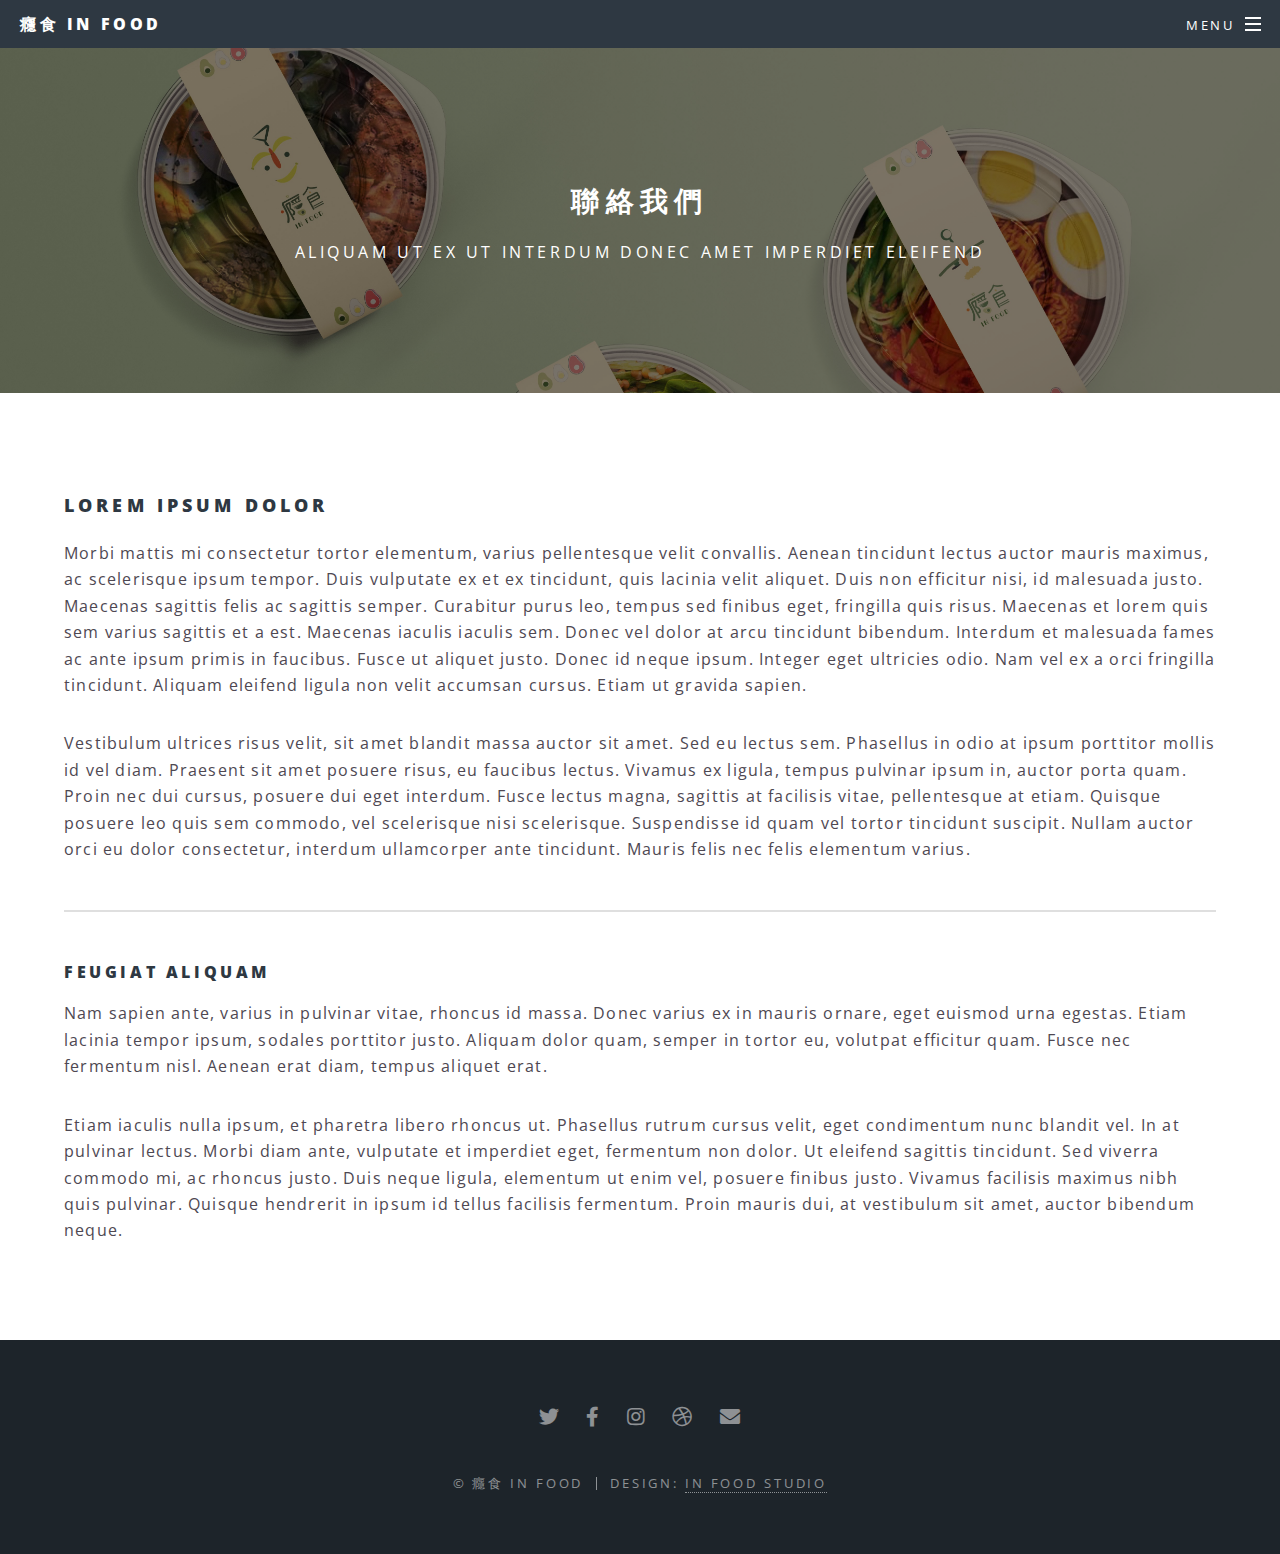
==== docs/contact.html @ 9c948744 "add pages" ====
<!DOCTYPE HTML>
<!--
	Spectral by HTML5 UP
	html5up.net | @ajlkn
	Free for personal and commercial use under the CCA 3.0 license (html5up.net/license)
-->
<html>
	<head>
		<title>聯絡我們 - 癮食 In Food</title>
		<meta charset="utf-8" />
		<meta name="viewport" content="width=device-width, initial-scale=1, user-scalable=no" />
		<link rel="stylesheet" href="assets/css/main.css" />
		<link rel="icon" href="images/logo.jpg">
		<noscript><link rel="stylesheet" href="assets/css/noscript.css" /></noscript>
	</head>
	<body class="is-preload">

		<!-- Page Wrapper -->
			<div id="page-wrapper">

				<!-- Header -->
					<header id="header">
						<h1><a href="index.html">癮食 In Food</a></h1>
						<nav id="nav">
							<ul>
								<li class="special">
									<a href="#menu" class="menuToggle"><span>Menu</span></a>
									<div id="menu">
										<ul>
											<li><a href="index.html">首頁</a></li>
											<li><a href="generic.html">癮食菜單</a></li>
											<li><a href="elements.html">料理工法</a></li>
											<li><a href="member.html">註冊會員</a></li>
											<li><a href="login.html">登入</a></li>
										</ul>
									</div>
								</li>
							</ul>
						</nav>
					</header>

				<!-- Main -->
					<article id="main">
						<header>
							<h2>聯絡我們</h2>
							<p>Aliquam ut ex ut interdum donec amet imperdiet eleifend</p>
						</header>
						<section class="wrapper style5">
							<div class="inner">

								<h3>Lorem ipsum dolor</h3>
								<p>Morbi mattis mi consectetur tortor elementum, varius pellentesque velit convallis. Aenean tincidunt lectus auctor mauris maximus, ac scelerisque ipsum tempor. Duis vulputate ex et ex tincidunt, quis lacinia velit aliquet. Duis non efficitur nisi, id malesuada justo. Maecenas sagittis felis ac sagittis semper. Curabitur purus leo, tempus sed finibus eget, fringilla quis risus. Maecenas et lorem quis sem varius sagittis et a est. Maecenas iaculis iaculis sem. Donec vel dolor at arcu tincidunt bibendum. Interdum et malesuada fames ac ante ipsum primis in faucibus. Fusce ut aliquet justo. Donec id neque ipsum. Integer eget ultricies odio. Nam vel ex a orci fringilla tincidunt. Aliquam eleifend ligula non velit accumsan cursus. Etiam ut gravida sapien.</p>

								<p>Vestibulum ultrices risus velit, sit amet blandit massa auctor sit amet. Sed eu lectus sem. Phasellus in odio at ipsum porttitor mollis id vel diam. Praesent sit amet posuere risus, eu faucibus lectus. Vivamus ex ligula, tempus pulvinar ipsum in, auctor porta quam. Proin nec dui cursus, posuere dui eget interdum. Fusce lectus magna, sagittis at facilisis vitae, pellentesque at etiam. Quisque posuere leo quis sem commodo, vel scelerisque nisi scelerisque. Suspendisse id quam vel tortor tincidunt suscipit. Nullam auctor orci eu dolor consectetur, interdum ullamcorper ante tincidunt. Mauris felis nec felis elementum varius.</p>

								<hr />

								<h4>Feugiat aliquam</h4>
								<p>Nam sapien ante, varius in pulvinar vitae, rhoncus id massa. Donec varius ex in mauris ornare, eget euismod urna egestas. Etiam lacinia tempor ipsum, sodales porttitor justo. Aliquam dolor quam, semper in tortor eu, volutpat efficitur quam. Fusce nec fermentum nisl. Aenean erat diam, tempus aliquet erat.</p>

								<p>Etiam iaculis nulla ipsum, et pharetra libero rhoncus ut. Phasellus rutrum cursus velit, eget condimentum nunc blandit vel. In at pulvinar lectus. Morbi diam ante, vulputate et imperdiet eget, fermentum non dolor. Ut eleifend sagittis tincidunt. Sed viverra commodo mi, ac rhoncus justo. Duis neque ligula, elementum ut enim vel, posuere finibus justo. Vivamus facilisis maximus nibh quis pulvinar. Quisque hendrerit in ipsum id tellus facilisis fermentum. Proin mauris dui, at vestibulum sit amet, auctor bibendum neque.</p>

							</div>
						</section>
					</article>

				<!-- Footer -->
					<footer id="footer">
						<ul class="icons">
							<li><a href="#" class="icon brands fa-twitter"><span class="label">Twitter</span></a></li>
							<li><a href="#" class="icon brands fa-facebook-f"><span class="label">Facebook</span></a></li>
							<li><a href="#" class="icon brands fa-instagram"><span class="label">Instagram</span></a></li>
							<li><a href="#" class="icon brands fa-dribbble"><span class="label">Dribbble</span></a></li>
							<li><a href="#" class="icon solid fa-envelope"><span class="label">Email</span></a></li>
						</ul>
						<ul class="copyright">
							<li>&copy; 癮食 In Food</li><li>Design: <a href="#">In Food Studio</a></li>
						</ul>
					</footer>

			</div>

		<!-- Scripts -->
			<script src="assets/js/jquery.min.js"></script>
			<script src="assets/js/jquery.scrollex.min.js"></script>
			<script src="assets/js/jquery.scrolly.min.js"></script>
			<script src="assets/js/browser.min.js"></script>
			<script src="assets/js/breakpoints.min.js"></script>
			<script src="assets/js/util.js"></script>
			<script src="assets/js/main.js"></script>

	</body>
</html>
---- docs/assets/css/main.css ----
@import url(fontawesome-all.min.css);
@import url("https://fonts.googleapis.com/css?family=Open+Sans:400,400italic,600,600italic,800,800italic");

/*
	Spectral by HTML5 UP
	html5up.net | @ajlkn
	Free for personal and commercial use under the CCA 3.0 license (html5up.net/license)
*/

html, body, div, span, applet, object,
iframe, h1, h2, h3, h4, h5, h6, p, blockquote,
pre, a, abbr, acronym, address, big, cite,
code, del, dfn, em, img, ins, kbd, q, s, samp,
small, strike, strong, sub, sup, tt, var, b,
u, i, center, dl, dt, dd, ol, ul, li, fieldset,
form, label, legend, table, caption, tbody,
tfoot, thead, tr, th, td, article, aside,
canvas, details, embed, figure, figcaption,
footer, header, hgroup, menu, nav, output, ruby,
section, summary, time, mark, audio, video {
	margin: 0;
	padding: 0;
	border: 0;
	font-size: 100%;
	font: inherit;
	vertical-align: baseline;}

article, aside, details, figcaption, figure,
footer, header, hgroup, menu, nav, section {
	display: block;}

body {
	line-height: 1;
}

ol, ul {
	list-style: none;
}

blockquote, q {
	quotes: none;
}

	blockquote:before, blockquote:after, q:before, q:after {
		content: '';
		content: none;
	}

table {
	border-collapse: collapse;
	border-spacing: 0;
}

body {
	-webkit-text-size-adjust: none;
}

mark {
	background-color: transparent;
	color: inherit;
}

input::-moz-focus-inner {
	border: 0;
	padding: 0;
}

input, select, textarea {
	-moz-appearance: none;
	-webkit-appearance: none;
	-ms-appearance: none;
	appearance: none;
}

/* Basic */

	@-ms-viewport {
		width: device-width;
	}

	html {
		box-sizing: border-box;
	}

	*, *:before, *:after {
		box-sizing: inherit;
	}

	body {
		background: #2e3842;
	}

		body.is-preload *, body.is-preload *:before, body.is-preload *:after {
			-moz-animation: none !important;
			-webkit-animation: none !important;
			-ms-animation: none !important;
			animation: none !important;
			-moz-transition: none !important;
			-webkit-transition: none !important;
			-ms-transition: none !important;
			transition: none !important;
		}

	body, input, select, textarea {
		color: #fff;
		font-family: "Open Sans", Helvetica, sans-serif;
		font-size: 15pt;
		font-weight: 400;
		letter-spacing: 0.075em;
		line-height: 1.65em;
	}

		@media screen and (max-width: 1680px) {

			body, input, select, textarea {
				font-size: 13pt;
			}

		}

		@media screen and (max-width: 1280px) {

			body, input, select, textarea {
				font-size: 12pt;
			}

		}

		@media screen and (max-width: 736px) {

			body, input, select, textarea {
				font-size: 11pt;
				letter-spacing: 0.0375em;
			}

		}

	a {
		-moz-transition: color 0.2s ease, border-bottom-color 0.2s ease;
		-webkit-transition: color 0.2s ease, border-bottom-color 0.2s ease;
		-ms-transition: color 0.2s ease, border-bottom-color 0.2s ease;
		transition: color 0.2s ease, border-bottom-color 0.2s ease;
		border-bottom: dotted 1px;
		color: inherit;
		text-decoration: none;
	}

		a:hover {
			border-bottom-color: transparent;
		}

	strong, b {
		color: #fff;
		font-weight: 600;
	}

	em, i {
		font-style: italic;
	}

	p {
		margin: 0 0 2em 0;
	}

	h1, h2, h3, h4, h5, h6 {
		color: #fff;
		font-weight: 800;
		letter-spacing: 0.225em;
		line-height: 1em;
		margin: 0 0 1em 0;
		text-transform: uppercase;
	}

		h1 a, h2 a, h3 a, h4 a, h5 a, h6 a {
			color: inherit;
			text-decoration: none;
		}

	h2 {
		font-size: 1.35em;
		line-height: 1.75em;
	}

		@media screen and (max-width: 736px) {

			h2 {
				font-size: 1.1em;
				line-height: 1.65em;
			}

		}

	h3 {
		font-size: 1.15em;
		line-height: 1.75em;
	}

		@media screen and (max-width: 736px) {

			h3 {
				font-size: 1em;
				line-height: 1.65em;
			}

		}

	h4 {
		font-size: 1em;
		line-height: 1.5em;
	}

	h5 {
		font-size: 0.8em;
		line-height: 1.5em;
	}

	h6 {
		font-size: 0.7em;
		line-height: 1.5em;
	}

	sub {
		font-size: 0.8em;
		position: relative;
		top: 0.5em;
	}

	sup {
		font-size: 0.8em;
		position: relative;
		top: -0.5em;
	}

	hr {
		border: 0;
		border-bottom: solid 2px #fff;
		margin: 3em 0;
	}

		hr.major {
			margin: 4.5em 0;
		}

	blockquote {
		border-left: solid 4px #fff;
		font-style: italic;
		margin: 0 0 2em 0;
		padding: 0.5em 0 0.5em 2em;
	}

	code {
		background: rgba(144, 144, 144, 0.25);
		border-radius: 3px;
		font-family: "Courier New", monospace;
		font-size: 0.9em;
		letter-spacing: 0;
		margin: 0 0.25em;
		padding: 0.25em 0.65em;
	}

	pre {
		-webkit-overflow-scrolling: touch;
		font-family: "Courier New", monospace;
		font-size: 0.9em;
		margin: 0 0 2em 0;
	}

		pre code {
			display: block;
			line-height: 1.75em;
			padding: 1em 1.5em;
			overflow-x: auto;
		}

	.align-left {
		text-align: left;
	}

	.align-center {
		text-align: center;
	}

	.align-right {
		text-align: right;
	}

/* Row */

	.row {
		display: flex;
		flex-wrap: wrap;
		box-sizing: border-box;
		align-items: stretch;
	}

		.row > * {
			box-sizing: border-box;
		}

		.row.gtr-uniform > * > :last-child {
			margin-bottom: 0;
		}

		.row.aln-left {
			justify-content: flex-start;
		}

		.row.aln-center {
			justify-content: center;
		}

		.row.aln-right {
			justify-content: flex-end;
		}

		.row.aln-top {
			align-items: flex-start;
		}

		.row.aln-middle {
			align-items: center;
		}

		.row.aln-bottom {
			align-items: flex-end;
		}

		.row > .imp {
			order: -1;
		}

		.row > .col-1 {
			width: 8.33333%;
		}

		.row > .off-1 {
			margin-left: 8.33333%;
		}

		.row > .col-2 {
			width: 16.66667%;
		}

		.row > .off-2 {
			margin-left: 16.66667%;
		}

		.row > .col-3 {
			width: 25%;
		}

		.row > .off-3 {
			margin-left: 25%;
		}

		.row > .col-4 {
			width: 33.33333%;
		}

		.row > .off-4 {
			margin-left: 33.33333%;
		}

		.row > .col-5 {
			width: 41.66667%;
		}

		.row > .off-5 {
			margin-left: 41.66667%;
		}

		.row > .col-6 {
			width: 50%;
		}

		.row > .off-6 {
			margin-left: 50%;
		}

		.row > .col-7 {
			width: 58.33333%;
		}

		.row > .off-7 {
			margin-left: 58.33333%;
		}

		.row > .col-8 {
			width: 66.66667%;
		}

		.row > .off-8 {
			margin-left: 66.66667%;
		}

		.row > .col-9 {
			width: 75%;
		}

		.row > .off-9 {
			margin-left: 75%;
		}

		.row > .col-10 {
			width: 83.33333%;
		}

		.row > .off-10 {
			margin-left: 83.33333%;
		}

		.row > .col-11 {
			width: 91.66667%;
		}

		.row > .off-11 {
			margin-left: 91.66667%;
		}

		.row > .col-12 {
			width: 100%;
		}

		.row > .off-12 {
			margin-left: 100%;
		}

		.row.gtr-0 {
			margin-top: 0;
			margin-left: 0em;
		}

			.row.gtr-0 > * {
				padding: 0 0 0 0em;
			}

			.row.gtr-0.gtr-uniform {
				margin-top: 0em;
			}

				.row.gtr-0.gtr-uniform > * {
					padding-top: 0em;
				}

		.row.gtr-25 {
			margin-top: 0;
			margin-left: -0.375em;
		}

			.row.gtr-25 > * {
				padding: 0 0 0 0.375em;
			}

			.row.gtr-25.gtr-uniform {
				margin-top: -0.375em;
			}

				.row.gtr-25.gtr-uniform > * {
					padding-top: 0.375em;
				}

		.row.gtr-50 {
			margin-top: 0;
			margin-left: -0.75em;
		}

			.row.gtr-50 > * {
				padding: 0 0 0 0.75em;
			}

			.row.gtr-50.gtr-uniform {
				margin-top: -0.75em;
			}

				.row.gtr-50.gtr-uniform > * {
					padding-top: 0.75em;
				}

		.row {
			margin-top: 0;
			margin-left: -1.5em;
		}

			.row > * {
				padding: 0 0 0 1.5em;
			}

			.row.gtr-uniform {
				margin-top: -1.5em;
			}

				.row.gtr-uniform > * {
					padding-top: 1.5em;
				}

		.row.gtr-150 {
			margin-top: 0;
			margin-left: -2.25em;
		}

			.row.gtr-150 > * {
				padding: 0 0 0 2.25em;
			}

			.row.gtr-150.gtr-uniform {
				margin-top: -2.25em;
			}

				.row.gtr-150.gtr-uniform > * {
					padding-top: 2.25em;
				}

		.row.gtr-200 {
			margin-top: 0;
			margin-left: -3em;
		}

			.row.gtr-200 > * {
				padding: 0 0 0 3em;
			}

			.row.gtr-200.gtr-uniform {
				margin-top: -3em;
			}

				.row.gtr-200.gtr-uniform > * {
					padding-top: 3em;
				}

		@media screen and (max-width: 1680px) {

			.row {
				display: flex;
				flex-wrap: wrap;
				box-sizing: border-box;
				align-items: stretch;
			}

				.row > * {
					box-sizing: border-box;
				}

				.row.gtr-uniform > * > :last-child {
					margin-bottom: 0;
				}

				.row.aln-left {
					justify-content: flex-start;
				}

				.row.aln-center {
					justify-content: center;
				}

				.row.aln-right {
					justify-content: flex-end;
				}

				.row.aln-top {
					align-items: flex-start;
				}

				.row.aln-middle {
					align-items: center;
				}

				.row.aln-bottom {
					align-items: flex-end;
				}

				.row > .imp-xlarge {
					order: -1;
				}

				.row > .col-1-xlarge {
					width: 8.33333%;
				}

				.row > .off-1-xlarge {
					margin-left: 8.33333%;
				}

				.row > .col-2-xlarge {
					width: 16.66667%;
				}

				.row > .off-2-xlarge {
					margin-left: 16.66667%;
				}

				.row > .col-3-xlarge {
					width: 25%;
				}

				.row > .off-3-xlarge {
					margin-left: 25%;
				}

				.row > .col-4-xlarge {
					width: 33.33333%;
				}

				.row > .off-4-xlarge {
					margin-left: 33.33333%;
				}

				.row > .col-5-xlarge {
					width: 41.66667%;
				}

				.row > .off-5-xlarge {
					margin-left: 41.66667%;
				}

				.row > .col-6-xlarge {
					width: 50%;
				}

				.row > .off-6-xlarge {
					margin-left: 50%;
				}

				.row > .col-7-xlarge {
					width: 58.33333%;
				}

				.row > .off-7-xlarge {
					margin-left: 58.33333%;
				}

				.row > .col-8-xlarge {
					width: 66.66667%;
				}

				.row > .off-8-xlarge {
					margin-left: 66.66667%;
				}

				.row > .col-9-xlarge {
					width: 75%;
				}

				.row > .off-9-xlarge {
					margin-left: 75%;
				}

				.row > .col-10-xlarge {
					width: 83.33333%;
				}

				.row > .off-10-xlarge {
					margin-left: 83.33333%;
				}

				.row > .col-11-xlarge {
					width: 91.66667%;
				}

				.row > .off-11-xlarge {
					margin-left: 91.66667%;
				}

				.row > .col-12-xlarge {
					width: 100%;
				}

				.row > .off-12-xlarge {
					margin-left: 100%;
				}

				.row.gtr-0 {
					margin-top: 0;
					margin-left: 0em;
				}

					.row.gtr-0 > * {
						padding: 0 0 0 0em;
					}

					.row.gtr-0.gtr-uniform {
						margin-top: 0em;
					}

						.row.gtr-0.gtr-uniform > * {
							padding-top: 0em;
						}

				.row.gtr-25 {
					margin-top: 0;
					margin-left: -0.375em;
				}

					.row.gtr-25 > * {
						padding: 0 0 0 0.375em;
					}

					.row.gtr-25.gtr-uniform {
						margin-top: -0.375em;
					}

						.row.gtr-25.gtr-uniform > * {
							padding-top: 0.375em;
						}

				.row.gtr-50 {
					margin-top: 0;
					margin-left: -0.75em;
				}

					.row.gtr-50 > * {
						padding: 0 0 0 0.75em;
					}

					.row.gtr-50.gtr-uniform {
						margin-top: -0.75em;
					}

						.row.gtr-50.gtr-uniform > * {
							padding-top: 0.75em;
						}

				.row {
					margin-top: 0;
					margin-left: -1.5em;
				}

					.row > * {
						padding: 0 0 0 1.5em;
					}

					.row.gtr-uniform {
						margin-top: -1.5em;
					}

						.row.gtr-uniform > * {
							padding-top: 1.5em;
						}

				.row.gtr-150 {
					margin-top: 0;
					margin-left: -2.25em;
				}

					.row.gtr-150 > * {
						padding: 0 0 0 2.25em;
					}

					.row.gtr-150.gtr-uniform {
						margin-top: -2.25em;
					}

						.row.gtr-150.gtr-uniform > * {
							padding-top: 2.25em;
						}

				.row.gtr-200 {
					margin-top: 0;
					margin-left: -3em;
				}

					.row.gtr-200 > * {
						padding: 0 0 0 3em;
					}

					.row.gtr-200.gtr-uniform {
						margin-top: -3em;
					}

						.row.gtr-200.gtr-uniform > * {
							padding-top: 3em;
						}

		}

		@media screen and (max-width: 1280px) {

			.row {
				display: flex;
				flex-wrap: wrap;
				box-sizing: border-box;
				align-items: stretch;
			}

				.row > * {
					box-sizing: border-box;
				}

				.row.gtr-uniform > * > :last-child {
					margin-bottom: 0;
				}

				.row.aln-left {
					justify-content: flex-start;
				}

				.row.aln-center {
					justify-content: center;
				}

				.row.aln-right {
					justify-content: flex-end;
				}

				.row.aln-top {
					align-items: flex-start;
				}

				.row.aln-middle {
					align-items: center;
				}

				.row.aln-bottom {
					align-items: flex-end;
				}

				.row > .imp-large {
					order: -1;
				}

				.row > .col-1-large {
					width: 8.33333%;
				}

				.row > .off-1-large {
					margin-left: 8.33333%;
				}

				.row > .col-2-large {
					width: 16.66667%;
				}

				.row > .off-2-large {
					margin-left: 16.66667%;
				}

				.row > .col-3-large {
					width: 25%;
				}

				.row > .off-3-large {
					margin-left: 25%;
				}

				.row > .col-4-large {
					width: 33.33333%;
				}

				.row > .off-4-large {
					margin-left: 33.33333%;
				}

				.row > .col-5-large {
					width: 41.66667%;
				}

				.row > .off-5-large {
					margin-left: 41.66667%;
				}

				.row > .col-6-large {
					width: 50%;
				}

				.row > .off-6-large {
					margin-left: 50%;
				}

				.row > .col-7-large {
					width: 58.33333%;
				}

				.row > .off-7-large {
					margin-left: 58.33333%;
				}

				.row > .col-8-large {
					width: 66.66667%;
				}

				.row > .off-8-large {
					margin-left: 66.66667%;
				}

				.row > .col-9-large {
					width: 75%;
				}

				.row > .off-9-large {
					margin-left: 75%;
				}

				.row > .col-10-large {
					width: 83.33333%;
				}

				.row > .off-10-large {
					margin-left: 83.33333%;
				}

				.row > .col-11-large {
					width: 91.66667%;
				}

				.row > .off-11-large {
					margin-left: 91.66667%;
				}

				.row > .col-12-large {
					width: 100%;
				}

				.row > .off-12-large {
					margin-left: 100%;
				}

				.row.gtr-0 {
					margin-top: 0;
					margin-left: 0em;
				}

					.row.gtr-0 > * {
						padding: 0 0 0 0em;
					}

					.row.gtr-0.gtr-uniform {
						margin-top: 0em;
					}

						.row.gtr-0.gtr-uniform > * {
							padding-top: 0em;
						}

				.row.gtr-25 {
					margin-top: 0;
					margin-left: -0.375em;
				}

					.row.gtr-25 > * {
						padding: 0 0 0 0.375em;
					}

					.row.gtr-25.gtr-uniform {
						margin-top: -0.375em;
					}

						.row.gtr-25.gtr-uniform > * {
							padding-top: 0.375em;
						}

				.row.gtr-50 {
					margin-top: 0;
					margin-left: -0.75em;
				}

					.row.gtr-50 > * {
						padding: 0 0 0 0.75em;
					}

					.row.gtr-50.gtr-uniform {
						margin-top: -0.75em;
					}

						.row.gtr-50.gtr-uniform > * {
							padding-top: 0.75em;
						}

				.row {
					margin-top: 0;
					margin-left: -1.5em;
				}

					.row > * {
						padding: 0 0 0 1.5em;
					}

					.row.gtr-uniform {
						margin-top: -1.5em;
					}

						.row.gtr-uniform > * {
							padding-top: 1.5em;
						}

				.row.gtr-150 {
					margin-top: 0;
					margin-left: -2.25em;
				}

					.row.gtr-150 > * {
						padding: 0 0 0 2.25em;
					}

					.row.gtr-150.gtr-uniform {
						margin-top: -2.25em;
					}

						.row.gtr-150.gtr-uniform > * {
							padding-top: 2.25em;
						}

				.row.gtr-200 {
					margin-top: 0;
					margin-left: -3em;
				}

					.row.gtr-200 > * {
						padding: 0 0 0 3em;
					}

					.row.gtr-200.gtr-uniform {
						margin-top: -3em;
					}

						.row.gtr-200.gtr-uniform > * {
							padding-top: 3em;
						}

		}

		@media screen and (max-width: 980px) {

			.row {
				display: flex;
				flex-wrap: wrap;
				box-sizing: border-box;
				align-items: stretch;
			}

				.row > * {
					box-sizing: border-box;
				}

				.row.gtr-uniform > * > :last-child {
					margin-bottom: 0;
				}

				.row.aln-left {
					justify-content: flex-start;
				}

				.row.aln-center {
					justify-content: center;
				}

				.row.aln-right {
					justify-content: flex-end;
				}

				.row.aln-top {
					align-items: flex-start;
				}

				.row.aln-middle {
					align-items: center;
				}

				.row.aln-bottom {
					align-items: flex-end;
				}

				.row > .imp-medium {
					order: -1;
				}

				.row > .col-1-medium {
					width: 8.33333%;
				}

				.row > .off-1-medium {
					margin-left: 8.33333%;
				}

				.row > .col-2-medium {
					width: 16.66667%;
				}

				.row > .off-2-medium {
					margin-left: 16.66667%;
				}

				.row > .col-3-medium {
					width: 25%;
				}

				.row > .off-3-medium {
					margin-left: 25%;
				}

				.row > .col-4-medium {
					width: 33.33333%;
				}

				.row > .off-4-medium {
					margin-left: 33.33333%;
				}

				.row > .col-5-medium {
					width: 41.66667%;
				}

				.row > .off-5-medium {
					margin-left: 41.66667%;
				}

				.row > .col-6-medium {
					width: 50%;
				}

				.row > .off-6-medium {
					margin-left: 50%;
				}

				.row > .col-7-medium {
					width: 58.33333%;
				}

				.row > .off-7-medium {
					margin-left: 58.33333%;
				}

				.row > .col-8-medium {
					width: 66.66667%;
				}

				.row > .off-8-medium {
					margin-left: 66.66667%;
				}

				.row > .col-9-medium {
					width: 75%;
				}

				.row > .off-9-medium {
					margin-left: 75%;
				}

				.row > .col-10-medium {
					width: 83.33333%;
				}

				.row > .off-10-medium {
					margin-left: 83.33333%;
				}

				.row > .col-11-medium {
					width: 91.66667%;
				}

				.row > .off-11-medium {
					margin-left: 91.66667%;
				}

				.row > .col-12-medium {
					width: 100%;
				}

				.row > .off-12-medium {
					margin-left: 100%;
				}

				.row.gtr-0 {
					margin-top: 0;
					margin-left: 0em;
				}

					.row.gtr-0 > * {
						padding: 0 0 0 0em;
					}

					.row.gtr-0.gtr-uniform {
						margin-top: 0em;
					}

						.row.gtr-0.gtr-uniform > * {
							padding-top: 0em;
						}

				.row.gtr-25 {
					margin-top: 0;
					margin-left: -0.375em;
				}

					.row.gtr-25 > * {
						padding: 0 0 0 0.375em;
					}

					.row.gtr-25.gtr-uniform {
						margin-top: -0.375em;
					}

						.row.gtr-25.gtr-uniform > * {
							padding-top: 0.375em;
						}

				.row.gtr-50 {
					margin-top: 0;
					margin-left: -0.75em;
				}

					.row.gtr-50 > * {
						padding: 0 0 0 0.75em;
					}

					.row.gtr-50.gtr-uniform {
						margin-top: -0.75em;
					}

						.row.gtr-50.gtr-uniform > * {
							padding-top: 0.75em;
						}

				.row {
					margin-top: 0;
					margin-left: -1.5em;
				}

					.row > * {
						padding: 0 0 0 1.5em;
					}

					.row.gtr-uniform {
						margin-top: -1.5em;
					}

						.row.gtr-uniform > * {
							padding-top: 1.5em;
						}

				.row.gtr-150 {
					margin-top: 0;
					margin-left: -2.25em;
				}

					.row.gtr-150 > * {
						padding: 0 0 0 2.25em;
					}

					.row.gtr-150.gtr-uniform {
						margin-top: -2.25em;
					}

						.row.gtr-150.gtr-uniform > * {
							padding-top: 2.25em;
						}

				.row.gtr-200 {
					margin-top: 0;
					margin-left: -3em;
				}

					.row.gtr-200 > * {
						padding: 0 0 0 3em;
					}

					.row.gtr-200.gtr-uniform {
						margin-top: -3em;
					}

						.row.gtr-200.gtr-uniform > * {
							padding-top: 3em;
						}

		}

		@media screen and (max-width: 736px) {

			.row {
				display: flex;
				flex-wrap: wrap;
				box-sizing: border-box;
				align-items: stretch;
			}

				.row > * {
					box-sizing: border-box;
				}

				.row.gtr-uniform > * > :last-child {
					margin-bottom: 0;
				}

				.row.aln-left {
					justify-content: flex-start;
				}

				.row.aln-center {
					justify-content: center;
				}

				.row.aln-right {
					justify-content: flex-end;
				}

				.row.aln-top {
					align-items: flex-start;
				}

				.row.aln-middle {
					align-items: center;
				}

				.row.aln-bottom {
					align-items: flex-end;
				}

				.row > .imp-small {
					order: -1;
				}

				.row > .col-1-small {
					width: 8.33333%;
				}

				.row > .off-1-small {
					margin-left: 8.33333%;
				}

				.row > .col-2-small {
					width: 16.66667%;
				}

				.row > .off-2-small {
					margin-left: 16.66667%;
				}

				.row > .col-3-small {
					width: 25%;
				}

				.row > .off-3-small {
					margin-left: 25%;
				}

				.row > .col-4-small {
					width: 33.33333%;
				}

				.row > .off-4-small {
					margin-left: 33.33333%;
				}

				.row > .col-5-small {
					width: 41.66667%;
				}

				.row > .off-5-small {
					margin-left: 41.66667%;
				}

				.row > .col-6-small {
					width: 50%;
				}

				.row > .off-6-small {
					margin-left: 50%;
				}

				.row > .col-7-small {
					width: 58.33333%;
				}

				.row > .off-7-small {
					margin-left: 58.33333%;
				}

				.row > .col-8-small {
					width: 66.66667%;
				}

				.row > .off-8-small {
					margin-left: 66.66667%;
				}

				.row > .col-9-small {
					width: 75%;
				}

				.row > .off-9-small {
					margin-left: 75%;
				}

				.row > .col-10-small {
					width: 83.33333%;
				}

				.row > .off-10-small {
					margin-left: 83.33333%;
				}

				.row > .col-11-small {
					width: 91.66667%;
				}

				.row > .off-11-small {
					margin-left: 91.66667%;
				}

				.row > .col-12-small {
					width: 100%;
				}

				.row > .off-12-small {
					margin-left: 100%;
				}

				.row.gtr-0 {
					margin-top: 0;
					margin-left: 0em;
				}

					.row.gtr-0 > * {
						padding: 0 0 0 0em;
					}

					.row.gtr-0.gtr-uniform {
						margin-top: 0em;
					}

						.row.gtr-0.gtr-uniform > * {
							padding-top: 0em;
						}

				.row.gtr-25 {
					margin-top: 0;
					margin-left: -0.375em;
				}

					.row.gtr-25 > * {
						padding: 0 0 0 0.375em;
					}

					.row.gtr-25.gtr-uniform {
						margin-top: -0.375em;
					}

						.row.gtr-25.gtr-uniform > * {
							padding-top: 0.375em;
						}

				.row.gtr-50 {
					margin-top: 0;
					margin-left: -0.75em;
				}

					.row.gtr-50 > * {
						padding: 0 0 0 0.75em;
					}

					.row.gtr-50.gtr-uniform {
						margin-top: -0.75em;
					}

						.row.gtr-50.gtr-uniform > * {
							padding-top: 0.75em;
						}

				.row {
					margin-top: 0;
					margin-left: -1.5em;
				}

					.row > * {
						padding: 0 0 0 1.5em;
					}

					.row.gtr-uniform {
						margin-top: -1.5em;
					}

						.row.gtr-uniform > * {
							padding-top: 1.5em;
						}

				.row.gtr-150 {
					margin-top: 0;
					margin-left: -2.25em;
				}

					.row.gtr-150 > * {
						padding: 0 0 0 2.25em;
					}

					.row.gtr-150.gtr-uniform {
						margin-top: -2.25em;
					}

						.row.gtr-150.gtr-uniform > * {
							padding-top: 2.25em;
						}

				.row.gtr-200 {
					margin-top: 0;
					margin-left: -3em;
				}

					.row.gtr-200 > * {
						padding: 0 0 0 3em;
					}

					.row.gtr-200.gtr-uniform {
						margin-top: -3em;
					}

						.row.gtr-200.gtr-uniform > * {
							padding-top: 3em;
						}

		}

		@media screen and (max-width: 480px) {

			.row {
				display: flex;
				flex-wrap: wrap;
				box-sizing: border-box;
				align-items: stretch;
			}

				.row > * {
					box-sizing: border-box;
				}

				.row.gtr-uniform > * > :last-child {
					margin-bottom: 0;
				}

				.row.aln-left {
					justify-content: flex-start;
				}

				.row.aln-center {
					justify-content: center;
				}

				.row.aln-right {
					justify-content: flex-end;
				}

				.row.aln-top {
					align-items: flex-start;
				}

				.row.aln-middle {
					align-items: center;
				}

				.row.aln-bottom {
					align-items: flex-end;
				}

				.row > .imp-xsmall {
					order: -1;
				}

				.row > .col-1-xsmall {
					width: 8.33333%;
				}

				.row > .off-1-xsmall {
					margin-left: 8.33333%;
				}

				.row > .col-2-xsmall {
					width: 16.66667%;
				}

				.row > .off-2-xsmall {
					margin-left: 16.66667%;
				}

				.row > .col-3-xsmall {
					width: 25%;
				}

				.row > .off-3-xsmall {
					margin-left: 25%;
				}

				.row > .col-4-xsmall {
					width: 33.33333%;
				}

				.row > .off-4-xsmall {
					margin-left: 33.33333%;
				}

				.row > .col-5-xsmall {
					width: 41.66667%;
				}

				.row > .off-5-xsmall {
					margin-left: 41.66667%;
				}

				.row > .col-6-xsmall {
					width: 50%;
				}

				.row > .off-6-xsmall {
					margin-left: 50%;
				}

				.row > .col-7-xsmall {
					width: 58.33333%;
				}

				.row > .off-7-xsmall {
					margin-left: 58.33333%;
				}

				.row > .col-8-xsmall {
					width: 66.66667%;
				}

				.row > .off-8-xsmall {
					margin-left: 66.66667%;
				}

				.row > .col-9-xsmall {
					width: 75%;
				}

				.row > .off-9-xsmall {
					margin-left: 75%;
				}

				.row > .col-10-xsmall {
					width: 83.33333%;
				}

				.row > .off-10-xsmall {
					margin-left: 83.33333%;
				}

				.row > .col-11-xsmall {
					width: 91.66667%;
				}

				.row > .off-11-xsmall {
					margin-left: 91.66667%;
				}

				.row > .col-12-xsmall {
					width: 100%;
				}

				.row > .off-12-xsmall {
					margin-left: 100%;
				}

				.row.gtr-0 {
					margin-top: 0;
					margin-left: 0em;
				}

					.row.gtr-0 > * {
						padding: 0 0 0 0em;
					}

					.row.gtr-0.gtr-uniform {
						margin-top: 0em;
					}

						.row.gtr-0.gtr-uniform > * {
							padding-top: 0em;
						}

				.row.gtr-25 {
					margin-top: 0;
					margin-left: -0.375em;
				}

					.row.gtr-25 > * {
						padding: 0 0 0 0.375em;
					}

					.row.gtr-25.gtr-uniform {
						margin-top: -0.375em;
					}

						.row.gtr-25.gtr-uniform > * {
							padding-top: 0.375em;
						}

				.row.gtr-50 {
					margin-top: 0;
					margin-left: -0.75em;
				}

					.row.gtr-50 > * {
						padding: 0 0 0 0.75em;
					}

					.row.gtr-50.gtr-uniform {
						margin-top: -0.75em;
					}

						.row.gtr-50.gtr-uniform > * {
							padding-top: 0.75em;
						}

				.row {
					margin-top: 0;
					margin-left: -1.5em;
				}

					.row > * {
						padding: 0 0 0 1.5em;
					}

					.row.gtr-uniform {
						margin-top: -1.5em;
					}

						.row.gtr-uniform > * {
							padding-top: 1.5em;
						}

				.row.gtr-150 {
					margin-top: 0;
					margin-left: -2.25em;
				}

					.row.gtr-150 > * {
						padding: 0 0 0 2.25em;
					}

					.row.gtr-150.gtr-uniform {
						margin-top: -2.25em;
					}

						.row.gtr-150.gtr-uniform > * {
							padding-top: 2.25em;
						}

				.row.gtr-200 {
					margin-top: 0;
					margin-left: -3em;
				}

					.row.gtr-200 > * {
						padding: 0 0 0 3em;
					}

					.row.gtr-200.gtr-uniform {
						margin-top: -3em;
					}

						.row.gtr-200.gtr-uniform > * {
							padding-top: 3em;
						}

		}

/* Section/Article */

	section.special, article.special {
		text-align: center;
	}

	header p {
		color: rgba(255, 255, 255, 0.5);
		position: relative;
		top: -0.25em;
	}

	header h3 + p {
		font-size: 1.1em;
	}

	header h4 + p,
	header h5 + p,
	header h6 + p {
		font-size: 0.9em;
	}

	header.major {
		margin: 0 0 3.5em 0;
	}

		header.major h2, header.major h3, header.major h4, header.major h5, header.major h6 {
			border-bottom: solid 2px #fff;
			display: inline-block;
			padding-bottom: 1em;
			position: relative;
		}

			header.major h2:after, header.major h3:after, header.major h4:after, header.major h5:after, header.major h6:after {
				content: '';
				display: block;
				height: 1px;
			}

		header.major p {
			color: #fff;
			top: 0;
		}

		@media screen and (max-width: 736px) {

			header.major {
				margin: 0 0 2em 0;
			}

		}

	@media screen and (max-width: 980px) {

		header br {
			display: none;
		}

	}

/* Form */

	form {
		margin: 0 0 2em 0;
	}

	label {
		color: #fff;
		display: block;
		font-size: 0.9em;
		font-weight: 600;
		margin: 0 0 1em 0;
	}

	input[type="text"],
	input[type="password"],
	input[type="email"],
	select,
	textarea {
		-moz-appearance: none;
		-webkit-appearance: none;
		-ms-appearance: none;
		appearance: none;
		background-color: rgba(144, 144, 144, 0.25);
		border-radius: 3px;
		border: none;
		color: inherit;
		display: block;
		outline: 0;
		padding: 0 1em;
		text-decoration: none;
		width: 100%;
	}

		input[type="text"]:invalid,
		input[type="password"]:invalid,
		input[type="email"]:invalid,
		select:invalid,
		textarea:invalid {
			box-shadow: none;
		}

		input[type="text"]:focus,
		input[type="password"]:focus,
		input[type="email"]:focus,
		select:focus,
		textarea:focus {
			box-shadow: 0 0 0 2px #21b2a6;
		}

	select {
		background-size: 1.25em;
		background-repeat: no-repeat;
		background-position: calc(100% - 1em) center;
		height: 2.75em;
		padding-right: 2.75em;
		text-overflow: ellipsis;
	}

		select:focus::-ms-value {
			background-color: transparent;
		}

		select::-ms-expand {
			display: none;
		}

	input[type="text"],
	input[type="password"],
	input[type="email"],
	select {
		height: 2.75em;
	}

	textarea {
		padding: 0.75em 1em;
	}

	input[type="checkbox"],
	input[type="radio"] {
		-moz-appearance: none;
		-webkit-appearance: none;
		-ms-appearance: none;
		appearance: none;
		display: block;
		float: left;
		margin-right: -2em;
		opacity: 0;
		width: 1em;
		z-index: -1;
	}

		input[type="checkbox"] + label,
		input[type="radio"] + label {
			text-decoration: none;
			color: #fff;
			cursor: pointer;
			display: inline-block;
			font-size: 1em;
			font-weight: 400;
			padding-left: 2.4em;
			padding-right: 0.75em;
			position: relative;
		}

			input[type="checkbox"] + label:before,
			input[type="radio"] + label:before {
				-moz-osx-font-smoothing: grayscale;
				-webkit-font-smoothing: antialiased;
				display: inline-block;
				font-style: normal;
				font-variant: normal;
				text-rendering: auto;
				line-height: 1;
				text-transform: none !important;
				font-family: 'Font Awesome 5 Free';
				font-weight: 900;
			}

			input[type="checkbox"] + label:before,
			input[type="radio"] + label:before {
				background: rgba(144, 144, 144, 0.25);
				border-radius: 3px;
				content: '';
				display: inline-block;
				font-size: 0.8em;
				height: 2.0625em;
				left: 0;
				line-height: 2.0625em;
				position: absolute;
				text-align: center;
				top: 0;
				width: 2.0625em;
			}

		input[type="checkbox"]:checked + label:before,
		input[type="radio"]:checked + label:before {
			background: #2e3842;
			color: #fff;
			content: '\f00c';
		}

		input[type="checkbox"]:focus + label:before,
		input[type="radio"]:focus + label:before {
			box-shadow: 0 0 0 2px #21b2a6;
		}

	input[type="checkbox"] + label:before {
		border-radius: 3px;
	}

	input[type="radio"] + label:before {
		border-radius: 100%;
	}

	::-webkit-input-placeholder {
		color: rgba(255, 255, 255, 0.5) !important;
		opacity: 1.0;
	}

	:-moz-placeholder {
		color: rgba(255, 255, 255, 0.5) !important;
		opacity: 1.0;
	}

	::-moz-placeholder {
		color: rgba(255, 255, 255, 0.5) !important;
		opacity: 1.0;
	}

	:-ms-input-placeholder {
		color: rgba(255, 255, 255, 0.5) !important;
		opacity: 1.0;
	}

/* Box */

	.box {
		border-radius: 3px;
		border: solid 2px #fff;
		margin-bottom: 2em;
		padding: 1.5em;
	}

		.box > :last-child,
		.box > :last-child > :last-child,
		.box > :last-child > :last-child > :last-child {
			margin-bottom: 0;
		}

		.box.alt {
			border: 0;
			border-radius: 0;
			padding: 0;
		}

/* Icon */

	.icon {
		text-decoration: none;
		border-bottom: none;
		position: relative;
	}

		.icon:before {
			-moz-osx-font-smoothing: grayscale;
			-webkit-font-smoothing: antialiased;
			display: inline-block;
			font-style: normal;
			font-variant: normal;
			text-rendering: auto;
			line-height: 1;
			text-transform: none !important;
			font-family: 'Font Awesome 5 Free';
			font-weight: 400;
		}

		.icon > .label {
			display: none;
		}

		.icon:before {
			line-height: inherit;
		}

		.icon.solid:before {
			font-weight: 900;
		}

		.icon.brands:before {
			font-family: 'Font Awesome 5 Brands';
		}

		.icon.major {
			-moz-transform: rotate(-45deg);
			-webkit-transform: rotate(-45deg);
			-ms-transform: rotate(-45deg);
			transform: rotate(-45deg);
			border-radius: 3px;
			border: solid 2px #fff;
			display: inline-block;
			font-size: 1.35em;
			height: calc(3em + 2px);
			line-height: 3em;
			text-align: center;
			width: calc(3em + 2px);
		}

			.icon.major:before {
				-moz-transform: rotate(45deg);
				-webkit-transform: rotate(45deg);
				-ms-transform: rotate(45deg);
				transform: rotate(45deg);
				display: inline-block;
				font-size: 1.5em;
			}

			@media screen and (max-width: 736px) {

				.icon.major {
					font-size: 1em;
				}

			}

		.icon.style1 {
			color: #00ffcc;
		}

		.icon.style2 {
			color: #00f0ff;
		}

		.icon.style3 {
			color: #76ddff;
		}

/* Image */

	.image {
		border-radius: 3px;
		border: 0;
		display: inline-block;
		position: relative;
	}

		.image img {
			border-radius: 3px;
			display: block;
		}

		.image.left {
			float: left;
			margin: 0 2em 2em 0;
			top: 0.25em;
		}

		.image.right {
			float: right;
			margin: 0 0 2em 2em;
			top: 0.25em;
		}

		.image.left, .image.right {
			max-width: 40%;
		}

			.image.left img, .image.right img {
				width: 100%;
			}

		.image.fit {
			display: block;
			margin: 0 0 2em 0;
			width: 100%;
		}

			.image.fit img {
				width: 100%;
			}

/* List */

	ol {
		list-style: decimal;
		margin: 0 0 2em 0;
		padding-left: 1.25em;
	}

		ol li {
			padding-left: 0.25em;
		}

	ul {
		list-style: disc;
		margin: 0 0 2em 0;
		padding-left: 1em;
	}

		ul li {
			padding-left: 0.5em;
		}

		ul.alt {
			list-style: none;
			padding-left: 0;
		}

			ul.alt li {
				border-top: solid 1px #fff;
				padding: 0.5em 0;
			}

				ul.alt li:first-child {
					border-top: 0;
					padding-top: 0;
				}

	dl {
		margin: 0 0 2em 0;
	}

/* Actions */

	ul.actions {
		display: -moz-flex;
		display: -webkit-flex;
		display: -ms-flex;
		display: flex;
		cursor: default;
		list-style: none;
		margin-left: -1em;
		padding-left: 0;
	}

		ul.actions li {
			padding: 0 0 0 1em;
			vertical-align: middle;
		}

		ul.actions.special {
			-moz-justify-content: center;
			-webkit-justify-content: center;
			-ms-justify-content: center;
			justify-content: center;
			width: 100%;
			margin-left: 0;
		}

			ul.actions.special li:first-child {
				padding-left: 0;
			}

		ul.actions.stacked {
			-moz-flex-direction: column;
			-webkit-flex-direction: column;
			-ms-flex-direction: column;
			flex-direction: column;
			margin-left: 0;
		}

			ul.actions.stacked li {
				padding: 1em 0 0 0;
			}

				ul.actions.stacked li:first-child {
					padding-top: 0;
				}

		ul.actions.fit {
			width: calc(100% + 1em);
		}

			ul.actions.fit li {
				-moz-flex-grow: 1;
				-webkit-flex-grow: 1;
				-ms-flex-grow: 1;
				flex-grow: 1;
				-moz-flex-shrink: 1;
				-webkit-flex-shrink: 1;
				-ms-flex-shrink: 1;
				flex-shrink: 1;
				width: 100%;
			}

				ul.actions.fit li > * {
					width: 100%;
				}

			ul.actions.fit.stacked {
				width: 100%;
			}

		@media screen and (max-width: 480px) {

			ul.actions:not(.fixed) {
				-moz-flex-direction: column;
				-webkit-flex-direction: column;
				-ms-flex-direction: column;
				flex-direction: column;
				margin-left: 0;
				width: 100% !important;
			}

				ul.actions:not(.fixed) li {
					-moz-flex-grow: 1;
					-webkit-flex-grow: 1;
					-ms-flex-grow: 1;
					flex-grow: 1;
					-moz-flex-shrink: 1;
					-webkit-flex-shrink: 1;
					-ms-flex-shrink: 1;
					flex-shrink: 1;
					padding: 1em 0 0 0;
					text-align: center;
					width: 100%;
				}

					ul.actions:not(.fixed) li > * {
						width: 100%;
					}

					ul.actions:not(.fixed) li:first-child {
						padding-top: 0;
					}

					ul.actions:not(.fixed) li input[type="submit"],
					ul.actions:not(.fixed) li input[type="reset"],
					ul.actions:not(.fixed) li input[type="button"],
					ul.actions:not(.fixed) li button,
					ul.actions:not(.fixed) li .button {
						width: 100%;
					}

						ul.actions:not(.fixed) li input[type="submit"].icon:before,
						ul.actions:not(.fixed) li input[type="reset"].icon:before,
						ul.actions:not(.fixed) li input[type="button"].icon:before,
						ul.actions:not(.fixed) li button.icon:before,
						ul.actions:not(.fixed) li .button.icon:before {
							margin-left: -0.5em;
						}

		}

/* Icons */

	ul.icons {
		cursor: default;
		list-style: none;
		padding-left: 0;
	}

		ul.icons li {
			display: inline-block;
			padding: 0 1em 0 0;
		}

			ul.icons li:last-child {
				padding-right: 0 !important;
			}

		ul.icons.major {
			padding: 1em 0;
		}

			ul.icons.major li {
				padding-right: 3.5em;
			}

				@media screen and (max-width: 736px) {

					ul.icons.major li {
						padding: 0 1em !important;
					}

				}

/* Table */

	.table-wrapper {
		-webkit-overflow-scrolling: touch;
		overflow-x: auto;
	}

	table {
		margin: 0 0 2em 0;
		width: 100%;
	}

		table tbody tr {
			border: solid 1px #fff;
			border-left: 0;
			border-right: 0;
		}

			table tbody tr:nth-child(2n + 1) {
				background-color: rgba(144, 144, 144, 0.25);
			}

		table td {
			padding: 0.75em 0.75em;
		}

		table th {
			color: #fff;
			font-size: 0.9em;
			font-weight: 600;
			padding: 0 0.75em 0.75em 0.75em;
			text-align: left;
		}

		table thead {
			border-bottom: solid 2px #fff;
		}

		table tfoot {
			border-top: solid 2px #fff;
		}

		table.alt {
			border-collapse: separate;
		}

			table.alt tbody tr td {
				border: solid 1px #fff;
				border-left-width: 0;
				border-top-width: 0;
			}

				table.alt tbody tr td:first-child {
					border-left-width: 1px;
				}

			table.alt tbody tr:first-child td {
				border-top-width: 1px;
			}

			table.alt thead {
				border-bottom: 0;
			}

			table.alt tfoot {
				border-top: 0;
			}

/* Button */

	input[type="submit"],
	input[type="reset"],
	input[type="button"],
	button,
	.button {
		-moz-appearance: none;
		-webkit-appearance: none;
		-ms-appearance: none;
		appearance: none;
		-moz-transition: background-color 0.2s ease-in-out, color 0.2s ease-in-out;
		-webkit-transition: background-color 0.2s ease-in-out, color 0.2s ease-in-out;
		-ms-transition: background-color 0.2s ease-in-out, color 0.2s ease-in-out;
		transition: background-color 0.2s ease-in-out, color 0.2s ease-in-out;
		background-color: transparent;
		border-radius: 3px;
		border: 0;
		box-shadow: inset 0 0 0 2px #fff;
		color: #fff;
		cursor: pointer;
		display: inline-block;
		font-size: 0.8em;
		font-weight: 600;
		height: 3.125em;
		letter-spacing: 0.225em;
		line-height: 3.125em;
		max-width: 30em;
		padding: 0 2.75em;
		text-align: center;
		text-decoration: none;
		text-transform: uppercase;
		white-space: nowrap;
		overflow: hidden;
		text-overflow: ellipsis;
	}

		input[type="submit"]:hover,
		input[type="reset"]:hover,
		input[type="button"]:hover,
		button:hover,
		.button:hover {
			background-color: rgba(144, 144, 144, 0.25);
		}

		input[type="submit"]:active,
		input[type="reset"]:active,
		input[type="button"]:active,
		button:active,
		.button:active {
			background-color: rgba(144, 144, 144, 0.5);
		}

		input[type="submit"].icon:before,
		input[type="reset"].icon:before,
		input[type="button"].icon:before,
		button.icon:before,
		.button.icon:before {
			margin-right: 0.5em;
		}

		input[type="submit"].fit,
		input[type="reset"].fit,
		input[type="button"].fit,
		button.fit,
		.button.fit {
			width: 100%;
		}

		input[type="submit"].small,
		input[type="reset"].small,
		input[type="button"].small,
		button.small,
		.button.small {
			font-size: 0.8em;
		}

		input[type="submit"].large,
		input[type="reset"].large,
		input[type="button"].large,
		button.large,
		.button.large {
			font-size: 1.35em;
		}

		input[type="submit"].primary,
		input[type="reset"].primary,
		input[type="button"].primary,
		button.primary,
		.button.primary {
			background-color: #ed4933;
			box-shadow: none !important;
			color: #ffffff !important;
		}

			input[type="submit"].primary:hover,
			input[type="reset"].primary:hover,
			input[type="button"].primary:hover,
			button.primary:hover,
			.button.primary:hover {
				background-color: #ef5e4a !important;
			}

			input[type="submit"].primary:active,
			input[type="reset"].primary:active,
			input[type="button"].primary:active,
			button.primary:active,
			.button.primary:active {
				background-color: #eb341c !important;
			}

		input[type="submit"].disabled, input[type="submit"]:disabled,
		input[type="reset"].disabled,
		input[type="reset"]:disabled,
		input[type="button"].disabled,
		input[type="button"]:disabled,
		button.disabled,
		button:disabled,
		.button.disabled,
		.button:disabled {
			pointer-events: none;
			opacity: 0.25;
		}

		@media screen and (max-width: 736px) {

			input[type="submit"],
			input[type="reset"],
			input[type="button"],
			button,
			.button {
				height: 3.75em;
				line-height: 3.75em;
			}

		}

/* Features */

	.features {
		display: -moz-flex;
		display: -webkit-flex;
		display: -ms-flex;
		display: flex;
		-moz-flex-wrap: wrap;
		-webkit-flex-wrap: wrap;
		-ms-flex-wrap: wrap;
		flex-wrap: wrap;
		-moz-justify-content: center;
		-webkit-justify-content: center;
		-ms-justify-content: center;
		justify-content: center;
		list-style: none;
		padding: 0;
		width: 100%;
	}

		.features li {
			padding: 4em 4em 2em 6em ;
			display: block;
			position: relative;
			text-align: left;
			width: 50%;
		}

			.features li:nth-child(1) {
				background-color: rgba(0, 0, 0, 0.035);
			}

			.features li:nth-child(2) {
				background-color: rgba(0, 0, 0, 0.07);
			}

			.features li:nth-child(3) {
				background-color: rgba(0, 0, 0, 0.105);
			}

			.features li:nth-child(4) {
				background-color: rgba(0, 0, 0, 0.14);
			}

			.features li:nth-child(5) {
				background-color: rgba(0, 0, 0, 0.175);
			}

			.features li:nth-child(6) {
				background-color: rgba(0, 0, 0, 0.21);
			}

			.features li:nth-child(7) {
				background-color: rgba(0, 0, 0, 0.245);
			}

			.features li:nth-child(8) {
				background-color: rgba(0, 0, 0, 0.28);
			}

			.features li:nth-child(9) {
				background-color: rgba(0, 0, 0, 0.315);
			}

			.features li:nth-child(10) {
				background-color: rgba(0, 0, 0, 0.35);
			}

			.features li:before {
				display: block;
				color: #00ffcc;
				position: absolute;
				left: 1.75em;
				top: 2.75em;
				font-size: 1.5em;
			}

			.features li:nth-child(1) {
				border-top-left-radius: 3px;
			}

			.features li:nth-child(2) {
				border-top-right-radius: 3px;
			}

			.features li:nth-last-child(1) {
				border-bottom-right-radius: 3px;
			}

			.features li:nth-last-child(2) {
				border-bottom-left-radius: 3px;
			}

			@media screen and (max-width: 980px) {

				.features li {
					padding: 3em 2em 1em 2em ;
					text-align: center;
				}

					.features li:before {
						left: 0;
						margin: 0 0 1em 0;
						position: relative;
						top: 0;
					}

			}

			@media screen and (max-width: 736px) {

				.features li {
					padding: 3em 0 1em 0 ;
					background-color: transparent !important;
					border-top: solid 2px #fff;
					width: 100%;
				}

					.features li:first-child {
						border-top: 0;
					}

			}

/* Spotlight */

	.spotlight {
		-moz-align-items: center;
		-webkit-align-items: center;
		-ms-align-items: center;
		align-items: center;
		display: -moz-flex;
		display: -webkit-flex;
		display: -ms-flex;
		display: flex;
	}

		.spotlight .image {
			-moz-order: 1;
			-webkit-order: 1;
			-ms-order: 1;
			order: 1;
			border-radius: 0;
			width: 40%;
		}

			.spotlight .image img {
				border-radius: 0;
				width: 100%;
			}

		.spotlight .content {
			padding: 2em 4em 0.1em 4em ;
			-moz-order: 2;
			-webkit-order: 2;
			-ms-order: 2;
			order: 2;
			max-width: 48em;
			width: 60%;
		}

		.spotlight:nth-child(2n) {
			-moz-flex-direction: row-reverse;
			-webkit-flex-direction: row-reverse;
			-ms-flex-direction: row-reverse;
			flex-direction: row-reverse;
		}

		.spotlight:nth-child(1) {
			background-color: rgba(0, 0, 0, 0.075);
		}

		.spotlight:nth-child(2) {
			background-color: rgba(0, 0, 0, 0.15);
		}

		.spotlight:nth-child(3) {
			background-color: rgba(0, 0, 0, 0.225);
		}

		.spotlight:nth-child(4) {
			background-color: rgba(0, 0, 0, 0.3);
		}

		.spotlight:nth-child(5) {
			background-color: rgba(0, 0, 0, 0.375);
		}

		.spotlight:nth-child(6) {
			background-color: rgba(0, 0, 0, 0.45);
		}

		.spotlight:nth-child(7) {
			background-color: rgba(0, 0, 0, 0.525);
		}

		.spotlight:nth-child(8) {
			background-color: rgba(0, 0, 0, 0.6);
		}

		.spotlight:nth-child(9) {
			background-color: rgba(0, 0, 0, 0.675);
		}

		.spotlight:nth-child(10) {
			background-color: rgba(0, 0, 0, 0.75);
		}

		@media screen and (max-width: 1280px) {

			.spotlight .image {
				width: 45%;
			}

			.spotlight .content {
				width: 55%;
			}

		}

		@media screen and (max-width: 980px) {

			.spotlight {
				display: block;
			}

				.spotlight br {
					display: none;
				}

				.spotlight .image {
					width: 100%;
				}

				.spotlight .content {
					padding: 4em 3em 2em 3em ;
					max-width: none;
					text-align: center;
					width: 100%;
				}

		}

		@media screen and (max-width: 736px) {

			.spotlight .content {
				padding: 3em 2em 1em 2em ;
			}

		}

/* Wrapper */

	.wrapper {
		padding: 6em 0 4em 0 ;
	}

		.wrapper > .inner {
			width: 60em;
			margin: 0 auto;
		}

			@media screen and (max-width: 1280px) {

				.wrapper > .inner {
					width: 90%;
				}

			}

			@media screen and (max-width: 980px) {

				.wrapper > .inner {
					width: 100%;
				}

			}

		.wrapper.alt {
			padding: 0;
		}

		.wrapper.style1 {
			background-color: #21b2a6;
			color: #c8ece9;
		}

			.wrapper.style1 strong, .wrapper.style1 b {
				color: #ffffff;
			}

			.wrapper.style1 h2, .wrapper.style1 h3, .wrapper.style1 h4, .wrapper.style1 h5, .wrapper.style1 h6 {
				color: #ffffff;
			}

			.wrapper.style1 hr {
				border-color: rgba(0, 0, 0, 0.125);
			}

			.wrapper.style1 blockquote {
				border-color: rgba(0, 0, 0, 0.125);
			}

			.wrapper.style1 code {
				background: rgba(255, 255, 255, 0.075);
			}

			.wrapper.style1 header p {
				color: #a6e0db;
			}

			.wrapper.style1 header.major h2, .wrapper.style1 header.major h3, .wrapper.style1 header.major h4, .wrapper.style1 header.major h5, .wrapper.style1 header.major h6 {
				border-color: rgba(0, 0, 0, 0.125);
			}

			.wrapper.style1 header.major p {
				color: #c8ece9;
			}

			.wrapper.style1 label {
				color: #ffffff;
			}

			.wrapper.style1 input[type="text"],
			.wrapper.style1 input[type="password"],
			.wrapper.style1 input[type="email"],
			.wrapper.style1 select,
			.wrapper.style1 textarea {
				background-color: rgba(255, 255, 255, 0.075);
			}

			.wrapper.style1 select {
				background-image: url("data:image/svg+xml;charset=utf8,%3Csvg xmlns='http://www.w3.org/2000/svg' width='40' height='40' preserveAspectRatio='none' viewBox='0 0 40 40'%3E%3Cpath d='M9.4,12.3l10.4,10.4l10.4-10.4c0.2-0.2,0.5-0.4,0.9-0.4c0.3,0,0.6,0.1,0.9,0.4l3.3,3.3c0.2,0.2,0.4,0.5,0.4,0.9 c0,0.4-0.1,0.6-0.4,0.9L20.7,31.9c-0.2,0.2-0.5,0.4-0.9,0.4c-0.3,0-0.6-0.1-0.9-0.4L4.3,17.3c-0.2-0.2-0.4-0.5-0.4-0.9 c0-0.4,0.1-0.6,0.4-0.9l3.3-3.3c0.2-0.2,0.5-0.4,0.9-0.4S9.1,12.1,9.4,12.3z' fill='rgba(0, 0, 0, 0.125)' /%3E%3C/svg%3E");
			}

				.wrapper.style1 select option {
					color: #ffffff;
					background: #21b2a6;
				}

			.wrapper.style1 input[type="checkbox"] + label,
			.wrapper.style1 input[type="radio"] + label {
				color: #c8ece9;
			}

				.wrapper.style1 input[type="checkbox"] + label:before,
				.wrapper.style1 input[type="radio"] + label:before {
					background: rgba(255, 255, 255, 0.075);
				}

			.wrapper.style1 input[type="checkbox"]:checked + label:before,
			.wrapper.style1 input[type="radio"]:checked + label:before {
				background: #ffffff;
				color: #21b2a6;
			}

			.wrapper.style1 ::-webkit-input-placeholder {
				color: #a6e0db !important;
			}

			.wrapper.style1 :-moz-placeholder {
				color: #a6e0db !important;
			}

			.wrapper.style1 ::-moz-placeholder {
				color: #a6e0db !important;
			}

			.wrapper.style1 :-ms-input-placeholder {
				color: #a6e0db !important;
			}

			.wrapper.style1 .formerize-placeholder {
				color: #a6e0db !important;
			}

			.wrapper.style1 .icon.major {
				border-color: rgba(0, 0, 0, 0.125);
			}

			.wrapper.style1 ul.alt li {
				border-color: rgba(0, 0, 0, 0.125);
			}

			.wrapper.style1 table tbody tr {
				border-color: rgba(0, 0, 0, 0.125);
			}

				.wrapper.style1 table tbody tr:nth-child(2n + 1) {
					background-color: rgba(255, 255, 255, 0.075);
				}

			.wrapper.style1 table th {
				color: #ffffff;
			}

			.wrapper.style1 table thead {
				border-color: rgba(0, 0, 0, 0.125);
			}

			.wrapper.style1 table tfoot {
				border-color: rgba(0, 0, 0, 0.125);
			}

			.wrapper.style1 table.alt tbody tr td {
				border-color: rgba(0, 0, 0, 0.125);
			}

			.wrapper.style1 input[type="submit"],
			.wrapper.style1 input[type="reset"],
			.wrapper.style1 input[type="button"],
			.wrapper.style1 button,
			.wrapper.style1 .button {
				box-shadow: inset 0 0 0 2px rgba(0, 0, 0, 0.125);
				color: #ffffff;
			}

				.wrapper.style1 input[type="submit"]:hover,
				.wrapper.style1 input[type="reset"]:hover,
				.wrapper.style1 input[type="button"]:hover,
				.wrapper.style1 button:hover,
				.wrapper.style1 .button:hover {
					background-color: rgba(255, 255, 255, 0.075);
				}

				.wrapper.style1 input[type="submit"]:active,
				.wrapper.style1 input[type="reset"]:active,
				.wrapper.style1 input[type="button"]:active,
				.wrapper.style1 button:active,
				.wrapper.style1 .button:active {
					background-color: rgba(255, 255, 255, 0.2);
				}

			@media screen and (max-width: 736px) {

				.wrapper.style1 .features li {
					border-top-color: rgba(0, 0, 0, 0.125);
				}

			}

		.wrapper.style2 {
			background-color: #2e3842;
		}

		.wrapper.style3 {
			background-color: #505393;
			color: #d3d4e4;
		}

			.wrapper.style3 strong, .wrapper.style3 b {
				color: #ffffff;
			}

			.wrapper.style3 h2, .wrapper.style3 h3, .wrapper.style3 h4, .wrapper.style3 h5, .wrapper.style3 h6 {
				color: #ffffff;
			}

			.wrapper.style3 hr {
				border-color: rgba(0, 0, 0, 0.125);
			}

			.wrapper.style3 blockquote {
				border-color: rgba(0, 0, 0, 0.125);
			}

			.wrapper.style3 code {
				background: rgba(255, 255, 255, 0.075);
			}

			.wrapper.style3 header p {
				color: #b9bad4;
			}

			.wrapper.style3 header.major h2, .wrapper.style3 header.major h3, .wrapper.style3 header.major h4, .wrapper.style3 header.major h5, .wrapper.style3 header.major h6 {
				border-color: rgba(0, 0, 0, 0.125);
			}

			.wrapper.style3 header.major p {
				color: #d3d4e4;
			}

			.wrapper.style3 label {
				color: #ffffff;
			}

			.wrapper.style3 input[type="text"],
			.wrapper.style3 input[type="password"],
			.wrapper.style3 input[type="email"],
			.wrapper.style3 select,
			.wrapper.style3 textarea {
				background-color: rgba(255, 255, 255, 0.075);
			}

			.wrapper.style3 select {
				background-image: url("data:image/svg+xml;charset=utf8,%3Csvg xmlns='http://www.w3.org/2000/svg' width='40' height='40' preserveAspectRatio='none' viewBox='0 0 40 40'%3E%3Cpath d='M9.4,12.3l10.4,10.4l10.4-10.4c0.2-0.2,0.5-0.4,0.9-0.4c0.3,0,0.6,0.1,0.9,0.4l3.3,3.3c0.2,0.2,0.4,0.5,0.4,0.9 c0,0.4-0.1,0.6-0.4,0.9L20.7,31.9c-0.2,0.2-0.5,0.4-0.9,0.4c-0.3,0-0.6-0.1-0.9-0.4L4.3,17.3c-0.2-0.2-0.4-0.5-0.4-0.9 c0-0.4,0.1-0.6,0.4-0.9l3.3-3.3c0.2-0.2,0.5-0.4,0.9-0.4S9.1,12.1,9.4,12.3z' fill='rgba(0, 0, 0, 0.125)' /%3E%3C/svg%3E");
			}

				.wrapper.style3 select option {
					color: #ffffff;
					background: #505393;
				}

			.wrapper.style3 input[type="checkbox"] + label,
			.wrapper.style3 input[type="radio"] + label {
				color: #d3d4e4;
			}

				.wrapper.style3 input[type="checkbox"] + label:before,
				.wrapper.style3 input[type="radio"] + label:before {
					background: rgba(255, 255, 255, 0.075);
				}

			.wrapper.style3 input[type="checkbox"]:checked + label:before,
			.wrapper.style3 input[type="radio"]:checked + label:before {
				background: #ffffff;
				color: #505393;
			}

			.wrapper.style3 ::-webkit-input-placeholder {
				color: #b9bad4 !important;
			}

			.wrapper.style3 :-moz-placeholder {
				color: #b9bad4 !important;
			}

			.wrapper.style3 ::-moz-placeholder {
				color: #b9bad4 !important;
			}

			.wrapper.style3 :-ms-input-placeholder {
				color: #b9bad4 !important;
			}

			.wrapper.style3 .formerize-placeholder {
				color: #b9bad4 !important;
			}

			.wrapper.style3 .icon.major {
				border-color: rgba(0, 0, 0, 0.125);
			}

			.wrapper.style3 ul.alt li {
				border-color: rgba(0, 0, 0, 0.125);
			}

			.wrapper.style3 table tbody tr {
				border-color: rgba(0, 0, 0, 0.125);
			}

				.wrapper.style3 table tbody tr:nth-child(2n + 1) {
					background-color: rgba(255, 255, 255, 0.075);
				}

			.wrapper.style3 table th {
				color: #ffffff;
			}

			.wrapper.style3 table thead {
				border-color: rgba(0, 0, 0, 0.125);
			}

			.wrapper.style3 table tfoot {
				border-color: rgba(0, 0, 0, 0.125);
			}

			.wrapper.style3 table.alt tbody tr td {
				border-color: rgba(0, 0, 0, 0.125);
			}

			.wrapper.style3 input[type="submit"],
			.wrapper.style3 input[type="reset"],
			.wrapper.style3 input[type="button"],
			.wrapper.style3 button,
			.wrapper.style3 .button {
				box-shadow: inset 0 0 0 2px rgba(0, 0, 0, 0.125);
				color: #ffffff;
			}

				.wrapper.style3 input[type="submit"]:hover,
				.wrapper.style3 input[type="reset"]:hover,
				.wrapper.style3 input[type="button"]:hover,
				.wrapper.style3 button:hover,
				.wrapper.style3 .button:hover {
					background-color: rgba(255, 255, 255, 0.075);
				}

				.wrapper.style3 input[type="submit"]:active,
				.wrapper.style3 input[type="reset"]:active,
				.wrapper.style3 input[type="button"]:active,
				.wrapper.style3 button:active,
				.wrapper.style3 .button:active {
					background-color: rgba(255, 255, 255, 0.2);
				}

			@media screen and (max-width: 736px) {

				.wrapper.style3 .features li {
					border-top-color: rgba(0, 0, 0, 0.125);
				}

			}

		.wrapper.style4 {
			background-color: transparent;
		}

		.wrapper.style5 {
			background-color: #ffffff;
			color: #4E4852;
		}

			.wrapper.style5 strong, .wrapper.style5 b {
				color: #2E3842;
			}

			.wrapper.style5 h2, .wrapper.style5 h3, .wrapper.style5 h4, .wrapper.style5 h5, .wrapper.style5 h6 {
				color: #2E3842;
			}

			.wrapper.style5 hr {
				border-color: #dfdfdf;
			}

			.wrapper.style5 blockquote {
				border-color: #dfdfdf;
			}

			.wrapper.style5 code {
				background: rgba(0, 0, 0, 0.0375);
			}

			.wrapper.style5 header p {
				color: #8E8892;
			}

			.wrapper.style5 header.major h2, .wrapper.style5 header.major h3, .wrapper.style5 header.major h4, .wrapper.style5 header.major h5, .wrapper.style5 header.major h6 {
				border-color: #dfdfdf;
			}

			.wrapper.style5 header.major p {
				color: #4E4852;
			}

			.wrapper.style5 label {
				color: #2E3842;
			}

			.wrapper.style5 input[type="text"],
			.wrapper.style5 input[type="password"],
			.wrapper.style5 input[type="email"],
			.wrapper.style5 select,
			.wrapper.style5 textarea {
				background-color: rgba(0, 0, 0, 0.0375);
			}

			.wrapper.style5 select {
				background-image: url("data:image/svg+xml;charset=utf8,%3Csvg xmlns='http://www.w3.org/2000/svg' width='40' height='40' preserveAspectRatio='none' viewBox='0 0 40 40'%3E%3Cpath d='M9.4,12.3l10.4,10.4l10.4-10.4c0.2-0.2,0.5-0.4,0.9-0.4c0.3,0,0.6,0.1,0.9,0.4l3.3,3.3c0.2,0.2,0.4,0.5,0.4,0.9 c0,0.4-0.1,0.6-0.4,0.9L20.7,31.9c-0.2,0.2-0.5,0.4-0.9,0.4c-0.3,0-0.6-0.1-0.9-0.4L4.3,17.3c-0.2-0.2-0.4-0.5-0.4-0.9 c0-0.4,0.1-0.6,0.4-0.9l3.3-3.3c0.2-0.2,0.5-0.4,0.9-0.4S9.1,12.1,9.4,12.3z' fill='%23dfdfdf' /%3E%3C/svg%3E");
			}

				.wrapper.style5 select option {
					color: #2E3842;
					background: #ffffff;
				}

			.wrapper.style5 input[type="checkbox"] + label,
			.wrapper.style5 input[type="radio"] + label {
				color: #4E4852;
			}

				.wrapper.style5 input[type="checkbox"] + label:before,
				.wrapper.style5 input[type="radio"] + label:before {
					background: rgba(0, 0, 0, 0.0375);
				}

			.wrapper.style5 input[type="checkbox"]:checked + label:before,
			.wrapper.style5 input[type="radio"]:checked + label:before {
				background: #2E3842;
				color: #ffffff;
			}

			.wrapper.style5 ::-webkit-input-placeholder {
				color: #8E8892 !important;
			}

			.wrapper.style5 :-moz-placeholder {
				color: #8E8892 !important;
			}

			.wrapper.style5 ::-moz-placeholder {
				color: #8E8892 !important;
			}

			.wrapper.style5 :-ms-input-placeholder {
				color: #8E8892 !important;
			}

			.wrapper.style5 .formerize-placeholder {
				color: #8E8892 !important;
			}

			.wrapper.style5 .icon.major {
				border-color: #dfdfdf;
			}

			.wrapper.style5 ul.alt li {
				border-color: #dfdfdf;
			}

			.wrapper.style5 table tbody tr {
				border-color: #dfdfdf;
			}

				.wrapper.style5 table tbody tr:nth-child(2n + 1) {
					background-color: rgba(0, 0, 0, 0.0375);
				}

			.wrapper.style5 table th {
				color: #2E3842;
			}

			.wrapper.style5 table thead {
				border-color: #dfdfdf;
			}

			.wrapper.style5 table tfoot {
				border-color: #dfdfdf;
			}

			.wrapper.style5 table.alt tbody tr td {
				border-color: #dfdfdf;
			}

			.wrapper.style5 input[type="submit"],
			.wrapper.style5 input[type="reset"],
			.wrapper.style5 input[type="button"],
			.wrapper.style5 button,
			.wrapper.style5 .button {
				box-shadow: inset 0 0 0 2px #dfdfdf;
				color: #2E3842;
			}

				.wrapper.style5 input[type="submit"]:hover,
				.wrapper.style5 input[type="reset"]:hover,
				.wrapper.style5 input[type="button"]:hover,
				.wrapper.style5 button:hover,
				.wrapper.style5 .button:hover {
					background-color: rgba(0, 0, 0, 0.0375);
				}

				.wrapper.style5 input[type="submit"]:active,
				.wrapper.style5 input[type="reset"]:active,
				.wrapper.style5 input[type="button"]:active,
				.wrapper.style5 button:active,
				.wrapper.style5 .button:active {
					background-color: rgba(0, 0, 0, 0.1);
				}

			@media screen and (max-width: 736px) {

				.wrapper.style5 .features li {
					border-top-color: #dfdfdf;
				}

			}

		@media screen and (max-width: 980px) {

			.wrapper {
				padding: 4em 3em 2em 3em ;
			}

		}

		@media screen and (max-width: 736px) {

			.wrapper {
				padding: 3em 2em 1em 2em ;
			}

		}

/* Page Wrapper + Menu */

	#page-wrapper {
		-moz-transition: opacity 0.5s ease;
		-webkit-transition: opacity 0.5s ease;
		-ms-transition: opacity 0.5s ease;
		transition: opacity 0.5s ease;
		opacity: 1;
		padding-top: 3em;
	}

		#page-wrapper:before {
			background: rgba(0, 0, 0, 0);
			content: '';
			display: block;
			display: none;
			height: 100%;
			left: 0;
			position: fixed;
			top: 0;
			width: 100%;
			z-index: 10001;
		}

	#menu {
		-moz-transform: translateX(20em);
		-webkit-transform: translateX(20em);
		-ms-transform: translateX(20em);
		transform: translateX(20em);
		-moz-transition: -moz-transform 0.5s ease;
		-webkit-transition: -webkit-transform 0.5s ease;
		-ms-transition: -ms-transform 0.5s ease;
		transition: transform 0.5s ease;
		-webkit-overflow-scrolling: touch;
		background: #21b2a6;
		color: #ffffff;
		height: 100%;
		max-width: 80%;
		overflow-y: auto;
		padding: 3em 2em;
		position: fixed;
		right: 0;
		top: 0;
		width: 20em;
		z-index: 10002;
	}

		#menu ul {
			list-style: none;
			padding: 0;
		}

			#menu ul > li {
				border-top: solid 1px rgba(0, 0, 0, 0.125);
				margin: 0.5em 0 0 0;
				padding: 0.5em 0 0 0;
			}

				#menu ul > li:first-child {
					border-top: 0 !important;
					margin-top: 0 !important;
					padding-top: 0 !important;
				}

				#menu ul > li > a {
					border: 0;
					color: inherit;
					display: block;
					font-size: 0.8em;
					letter-spacing: 0.225em;
					outline: 0;
					text-decoration: none;
					text-transform: uppercase;
				}

					@media screen and (max-width: 736px) {

						#menu ul > li > a {
							line-height: 3em;
						}

					}

		#menu .close {
			background-image: url("images/close.svg");
			background-position: 4.85em 1em;
			background-repeat: no-repeat;
			border: 0;
			cursor: pointer;
			display: block;
			height: 3em;
			position: absolute;
			right: 0;
			top: 0;
			vertical-align: middle;
			width: 7em;
		}

		@media screen and (max-width: 736px) {

			#menu {
				padding: 3em 1.5em;
			}

		}

	body.is-menu-visible #page-wrapper {
		opacity: 0.35;
	}

		body.is-menu-visible #page-wrapper:before {
			display: block;
		}

	body.is-menu-visible #menu {
		-moz-transform: translateX(0);
		-webkit-transform: translateX(0);
		-ms-transform: translateX(0);
		transform: translateX(0);
	}

/* Header */

	#header {
		-moz-transition: background-color 0.2s ease;
		-webkit-transition: background-color 0.2s ease;
		-ms-transition: background-color 0.2s ease;
		transition: background-color 0.2s ease;
		background: #2e3842;
		height: 3em;
		left: 0;
		line-height: 3em;
		position: fixed;
		top: 0;
		width: 100%;
		z-index: 10000;
	}

		#header h1 {
			-moz-transition: opacity 0.2s ease;
			-webkit-transition: opacity 0.2s ease;
			-ms-transition: opacity 0.2s ease;
			transition: opacity 0.2s ease;
			height: inherit;
			left: 1.25em;
			line-height: inherit;
			position: absolute;
			top: 0;
		}

			#header h1 a {
				border: 0;
				display: block;
				height: inherit;
				line-height: inherit;
			}

				@media screen and (max-width: 736px) {

					#header h1 a {
						font-size: 0.8em;
					}

				}

		#header nav {
			height: inherit;
			line-height: inherit;
			position: absolute;
			right: 0;
			top: 0;
		}

			#header nav > ul {
				list-style: none;
				margin: 0;
				padding: 0;
				white-space: nowrap;
			}

				#header nav > ul > li {
					display: inline-block;
					padding: 0;
				}

					#header nav > ul > li > a {
						border: 0;
						color: #fff;
						display: block;
						font-size: 0.8em;
						letter-spacing: 0.225em;
						padding: 0 1.5em;
						text-transform: uppercase;
					}

						#header nav > ul > li > a.menuToggle {
							outline: 0;
							position: relative;
						}

							#header nav > ul > li > a.menuToggle:after {
								background-image: url("images/bars.svg");
								background-position: right center;
								background-repeat: no-repeat;
								content: '';
								display: inline-block;
								height: 3.75em;
								vertical-align: top;
								width: 2em;
							}

							@media screen and (max-width: 736px) {

								#header nav > ul > li > a.menuToggle {
									padding: 0 1.5em;
								}

									#header nav > ul > li > a.menuToggle span {
										display: none;
									}

							}

						@media screen and (max-width: 736px) {

							#header nav > ul > li > a {
								padding: 0 0 0 1.5em;
							}

						}

					#header nav > ul > li:first-child {
						margin-left: 0;
					}

		#header.alt {
			background: transparent;
		}

			#header.alt h1 {
				pointer-events: none;
				opacity: 0;
			}

/* Banner */

	#banner {
		display: -moz-flex;
		display: -webkit-flex;
		display: -ms-flex;
		display: flex;
		-moz-flex-direction: column;
		-webkit-flex-direction: column;
		-ms-flex-direction: column;
		flex-direction: column;
		-moz-justify-content: center;
		-webkit-justify-content: center;
		-ms-justify-content: center;
		justify-content: center;
		cursor: default;
		height: 100vh;
		min-height: 35em;
		overflow: hidden;
		position: relative;
		text-align: center;
	}

		#banner h2 {
			-moz-transform: scale(1);
			-webkit-transform: scale(1);
			-ms-transform: scale(1);
			transform: scale(1);
			-moz-transition: -moz-transform 0.5s ease, opacity 0.5s ease;
			-webkit-transition: -webkit-transform 0.5s ease, opacity 0.5s ease;
			-ms-transition: -ms-transform 0.5s ease, opacity 0.5s ease;
			transition: transform 0.5s ease, opacity 0.5s ease;
			display: inline-block;
			font-size: 1.75em;
			opacity: 1;
			padding: 0.35em 1em;
			position: relative;
			z-index: 1;
		}

			#banner h2:before, #banner h2:after {
				-moz-transition: width 0.85s ease;
				-webkit-transition: width 0.85s ease;
				-ms-transition: width 0.85s ease;
				transition: width 0.85s ease;
				-moz-transition-delay: 0.25s;
				-webkit-transition-delay: 0.25s;
				-ms-transition-delay: 0.25s;
				transition-delay: 0.25s;
				background: #fff;
				content: '';
				display: block;
				height: 2px;
				position: absolute;
				width: 100%;
			}

			#banner h2:before {
				top: 0;
				left: 0;
			}

			#banner h2:after {
				bottom: 0;
				right: 0;
			}

		#banner p {
			letter-spacing: 0.225em;
			text-transform: uppercase;
		}

			#banner p a {
				color: inherit;
			}

		#banner .more {
			-moz-transition: -moz-transform 0.75s ease, opacity 0.75s ease;
			-webkit-transition: -webkit-transform 0.75s ease, opacity 0.75s ease;
			-ms-transition: -ms-transform 0.75s ease, opacity 0.75s ease;
			transition: transform 0.75s ease, opacity 0.75s ease;
			-moz-transition-delay: 3.5s;
			-webkit-transition-delay: 3.5s;
			-ms-transition-delay: 3.5s;
			transition-delay: 3.5s;
			-moz-transform: translateY(0);
			-webkit-transform: translateY(0);
			-ms-transform: translateY(0);
			transform: translateY(0);
			border: none;
			bottom: 0;
			color: inherit;
			font-size: 0.8em;
			height: 8.5em;
			left: 50%;
			letter-spacing: 0.225em;
			margin-left: -8.5em;
			opacity: 1;
			outline: 0;
			padding-left: 0.225em;
			position: absolute;
			text-align: center;
			text-transform: uppercase;
			width: 16em;
			z-index: 1;
		}

			#banner .more:after {
				background-image: url("images/arrow.svg");
				background-position: center;
				background-repeat: no-repeat;
				background-size: contain;
				bottom: 4em;
				content: '';
				display: block;
				height: 1.5em;
				left: 50%;
				margin: 0 0 0 -0.75em;
				position: absolute;
				width: 1.5em;
			}

		#banner:after {
			pointer-events: none;
			-moz-transition: opacity 3s ease-in-out;
			-webkit-transition: opacity 3s ease-in-out;
			-ms-transition: opacity 3s ease-in-out;
			transition: opacity 3s ease-in-out;
			-moz-transition-delay: 1.25s;
			-webkit-transition-delay: 1.25s;
			-ms-transition-delay: 1.25s;
			transition-delay: 1.25s;
			content: '';
			background: #2e3842;
			display: block;
			width: 100%;
			height: 100%;
			position: absolute;
			left: 0;
			top: 0;
			opacity: 0;
		}

		@media screen and (max-width: 736px) {

			#banner {
				padding: 7em 3em 5em 3em ;
				height: auto;
				min-height: 0;
			}

				#banner h2 {
					font-size: 1.25em;
				}

				#banner br {
					display: none;
				}

				#banner .more {
					display: none;
				}

		}

	body.is-preload #banner h2 {
		-moz-transform: scale(0.95);
		-webkit-transform: scale(0.95);
		-ms-transform: scale(0.95);
		transform: scale(0.95);
		opacity: 0;
	}

		body.is-preload #banner h2:before, body.is-preload #banner h2:after {
			width: 0;
		}

	body.is-preload #banner .more {
		-moz-transform: translateY(8.5em);
		-webkit-transform: translateY(8.5em);
		-ms-transform: translateY(8.5em);
		transform: translateY(8.5em);
		opacity: 0;
	}

	body.is-preload #banner:after {
		opacity: 1;
	}

/* CTA */

	#cta .inner {
		display: -moz-flex;
		display: -webkit-flex;
		display: -ms-flex;
		display: flex;
		max-width: 45em;
	}

		#cta .inner header {
			-moz-order: 1;
			-webkit-order: 1;
			-ms-order: 1;
			order: 1;
			padding-right: 3em;
			width: 70%;
		}

			#cta .inner header p {
				color: inherit;
			}

		#cta .inner .actions {
			-moz-order: 2;
			-webkit-order: 2;
			-ms-order: 2;
			order: 2;
			width: 30%;
		}

		@media screen and (max-width: 980px) {

			#cta .inner {
				display: block;
				text-align: center;
			}

				#cta .inner header {
					padding-right: 0;
					width: 100%;
				}

				#cta .inner .actions {
					margin-left: auto;
					margin-right: auto;
					max-width: 20em;
					width: 100%;
				}

		}

		@media screen and (max-width: 736px) {

			#cta .inner .actions {
				max-width: none;
			}

		}

/* Main */

	#main > header {
		padding: 12em 0 10em 0 ;
		background-image: -moz-linear-gradient(top, rgba(0,0,0,0.5), rgba(0,0,0,0.5)), url("../../images/banner.jpg");
		background-image: -webkit-linear-gradient(top, rgba(0,0,0,0.5), rgba(0,0,0,0.5)), url("../../images/banner.jpg");
		background-image: -ms-linear-gradient(top, rgba(0,0,0,0.5), rgba(0,0,0,0.5)), url("../../images/banner.jpg");
		background-image: linear-gradient(top, rgba(0,0,0,0.5), rgba(0,0,0,0.5)), url("../../images/banner.jpg");
		background-attachment: fixed;
		background-position: center center;
		background-repeat: no-repeat;
		background-size: cover;
		text-align: center;
	}

		#main > header h2 {
			font-size: 1.75em;
			margin: 0 0 0.5em 0;
		}

		#main > header p {
			color: inherit;
			letter-spacing: 0.225em;
			text-transform: uppercase;
			top: 0;
		}

			#main > header p a {
				color: inherit;
			}

		@media screen and (max-width: 1680px) {

			#main > header {
				padding: 10em 0 8em 0 ;
			}

		}

		@media screen and (max-width: 1280px) {

			#main > header {
				padding: 8em 3em 6em 3em ;
			}

		}

		@media screen and (max-width: 980px) {

			#main > header {
				padding: 10em 3em 8em 3em ;
			}

		}

		@media screen and (max-width: 736px) {

			#main > header {
				padding: 5em 3em 3em 3em ;
			}

				#main > header h2 {
					font-size: 1.25em;
					margin: 0 0 1em 0;
				}

		}

	body.is-mobile #main > header {
		background-attachment: scroll;
	}

/* Footer */

	#footer {
		/* padding: 6em 0 4em 0 ; */
		padding: 4em 0 2em 0 ;
		background-color: #1d242a;
		text-align: center;
	}

		#footer .icons {
			font-size: 1.25em;
		}

			#footer .icons a {
				color: rgba(255, 255, 255, 0.5);
			}

				#footer .icons a:hover {
					color: #fff;
				}

		#footer .copyright {
			color: rgba(255, 255, 255, 0.5);
			font-size: 0.8em;
			letter-spacing: 0.225em;
			list-style: none;
			padding: 0;
			text-transform: uppercase;
		}

			#footer .copyright li {
				border-left: solid 1px rgba(255, 255, 255, 0.5);
				display: inline-block;
				line-height: 1em;
				margin-left: 1em;
				padding-left: 1em;
			}

				#footer .copyright li:first-child {
					border-left: 0;
					margin-left: 0;
					padding-left: 0;
				}

				#footer .copyright li a {
					color: inherit;
				}

					#footer .copyright li a:hover {
						color: #fff;
					}

				@media screen and (max-width: 480px) {

					#footer .copyright li {
						border: 0;
						display: block;
						line-height: 1.65em;
						margin: 0;
						padding: 0.5em 0;
					}

				}

		@media screen and (max-width: 980px) {

			#footer {
				padding: 4em 3em 2em 3em ;
			}

		}

		@media screen and (max-width: 736px) {

			#footer {
				padding: 3em 2em 1em 2em ;
			}

		}

/* Landing */

	body.landing #page-wrapper {
		background-image: -moz-linear-gradient(top, rgba(0,0,0,0.5), rgba(0,0,0,0.5)), url("../../images/banner.jpg");
		background-image: -webkit-linear-gradient(top, rgba(0,0,0,0.5), rgba(0,0,0,0.5)), url("../../images/banner.jpg");
		background-image: -ms-linear-gradient(top, rgba(0,0,0,0.5), rgba(0,0,0,0.5)), url("../../images/banner.jpg");
		background-image: linear-gradient(top, rgba(0,0,0,0.5), rgba(0,0,0,0.5)), url("../../images/banner.jpg");
		background-attachment: fixed;
		background-position: center center;
		background-repeat: no-repeat;
		background-size: cover;
		padding-top: 0;
	}

	body.landing #footer {
		background-color: rgba(29, 36, 42, 0.9);
	}

	body.is-mobile.landing #page-wrapper {
		background: none;
	}

	body.is-mobile.landing #banner,
	body.is-mobile.landing .wrapper.style4 {
		background-image: -moz-linear-gradient(top, rgba(0,0,0,0.5), rgba(0,0,0,0.5)), url("../../images/banner.jpg");
		background-image: -webkit-linear-gradient(top, rgba(0,0,0,0.5), rgba(0,0,0,0.5)), url("../../images/banner.jpg");
		background-image: -ms-linear-gradient(top, rgba(0,0,0,0.5), rgba(0,0,0,0.5)), url("../../images/banner.jpg");
		background-image: linear-gradient(top, rgba(0,0,0,0.5), rgba(0,0,0,0.5)), url("../../images/banner.jpg");
		background-position: center center;
		background-repeat: no-repeat;
		background-size: cover;
	}

	body.is-mobile.landing #footer {
		background-color: #1d242a;
	}

.circle_pic {
	width: 200px;
	height: 200px;
	border-radius: 50%;
}
---- docs/assets/css/noscript.css ----
/*
	Spectral by HTML5 UP
	html5up.net | @ajlkn
	Free for personal and commercial use under the CCA 3.0 license (html5up.net/license)
*/

/* Banner */

	body.is-preload #banner h2 {
		-moz-transform: none;
		-webkit-transform: none;
		-ms-transform: none;
		transform: none;
		opacity: 1;
	}

		body.is-preload #banner h2:before, body.is-preload #banner h2:after {
			width: 100%;
		}

	body.is-preload #banner .more {
		-moz-transform: none;
		-webkit-transform: none;
		-ms-transform: none;
		transform: none;
		opacity: 1;
	}

	body.is-preload #banner:after {
		opacity: 0;
	}
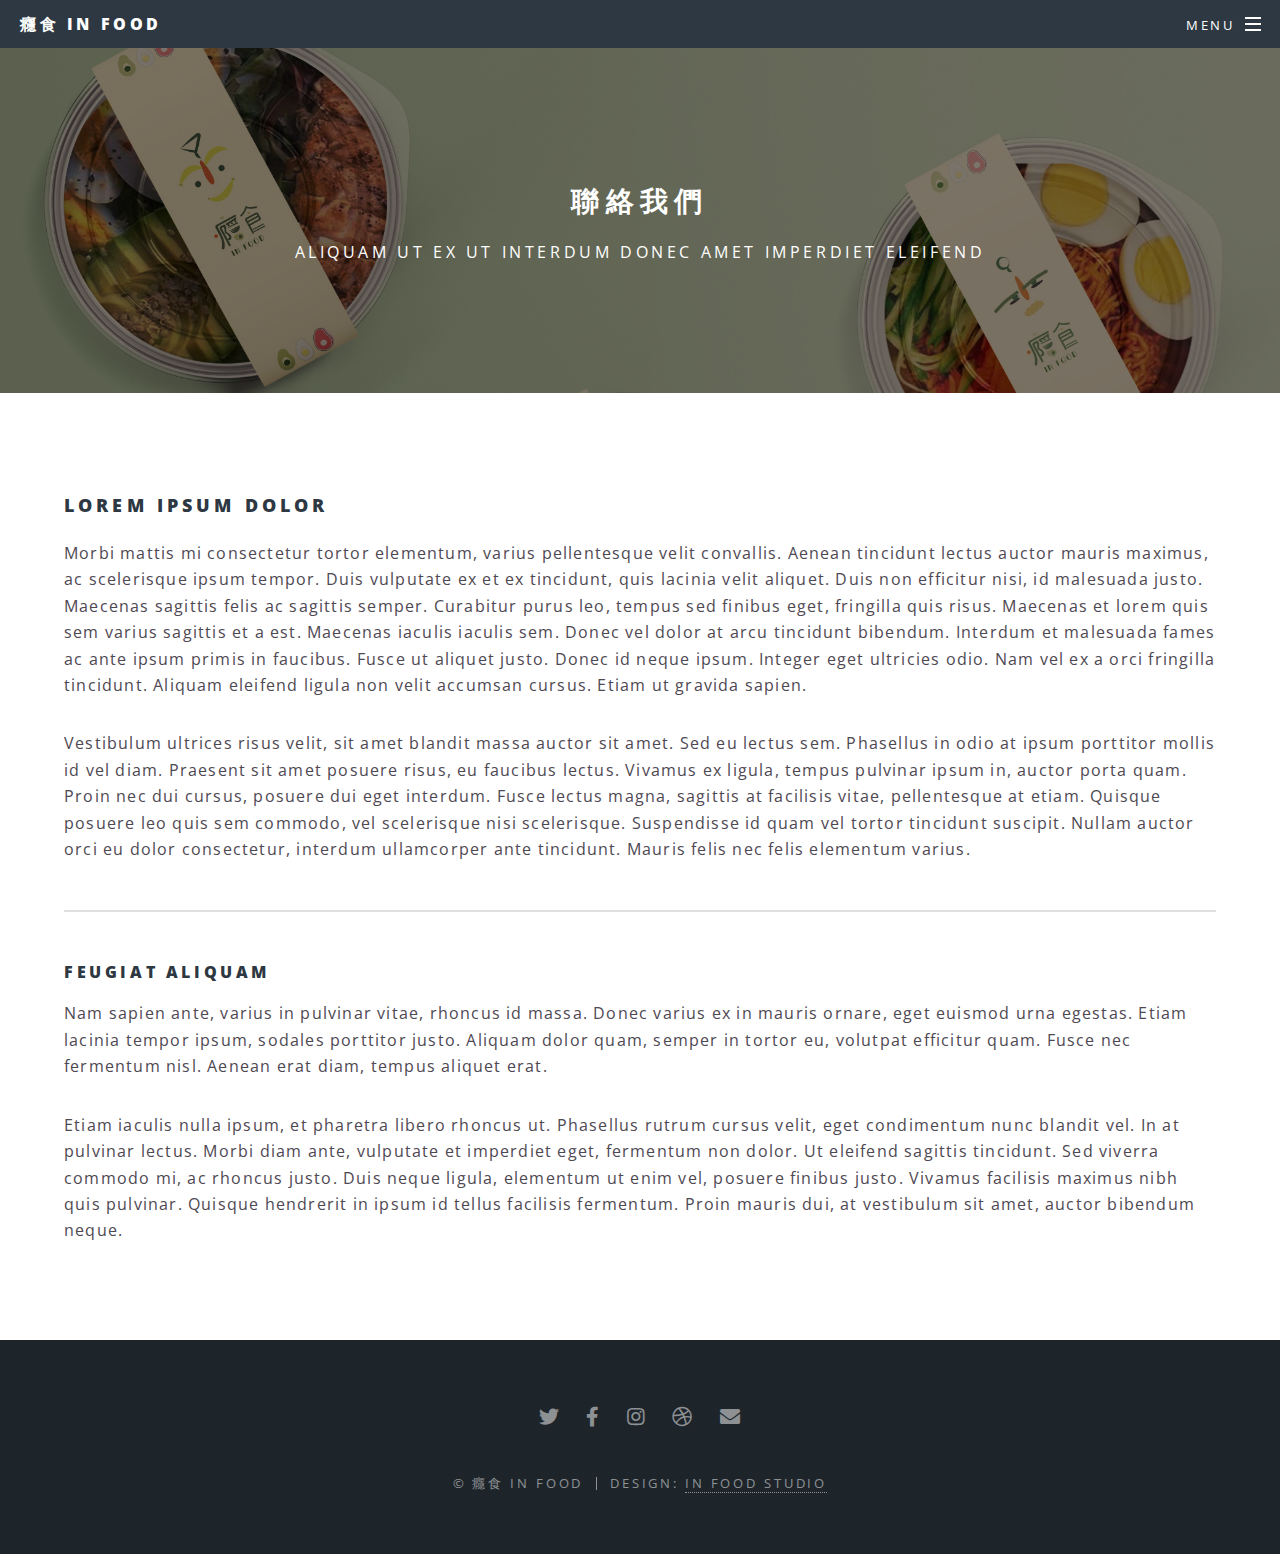
==== commit 93a1cf30: "add pic" ====
--- a/docs/contact.html
+++ b/docs/contact.html
@@ -40,7 +40,7 @@
 					</header>
 
 				<!-- Main -->
-					<article id="main">
+					<article id="sec_main">
 						<header>
 							<h2>聯絡我們</h2>
 							<p>Aliquam ut ex ut interdum donec amet imperdiet eleifend</p>
--- a/docs/assets/css/main.css
+++ b/docs/assets/css/main.css
@@ -3824,7 +3824,6 @@
 		background-size: cover;
 		text-align: center;
 	}
-
 		#main > header h2 {
 			font-size: 1.75em;
 			margin: 0 0 0.5em 0;
@@ -3879,6 +3878,76 @@
 		}
 
 	body.is-mobile #main > header {
+		background-attachment: scroll;
+	}
+/* SecMain */
+
+	#sec_main > header {
+		padding: 12em 0 10em 0 ;
+		background-image: -moz-linear-gradient(top, rgba(0,0,0,0.5), rgba(0,0,0,0.5)), url("../../images/banner1.jpg");
+		background-image: -webkit-linear-gradient(top, rgba(0,0,0,0.5), rgba(0,0,0,0.5)), url("../../images/banner1.jpg");
+		background-image: -ms-linear-gradient(top, rgba(0,0,0,0.5), rgba(0,0,0,0.5)), url("../../images/banner1.jpg");
+		background-image: linear-gradient(top, rgba(0,0,0,0.5), rgba(0,0,0,0.5)), url("../../images/banner1.jpg");
+		background-attachment: fixed;
+		background-position: center center;
+		background-repeat: no-repeat;
+		background-size: cover;
+		text-align: center;
+	}
+		#sec_main > header h2 {
+			font-size: 1.75em;
+			margin: 0 0 0.5em 0;
+		}
+
+		#sec_main > header p {
+			color: inherit;
+			letter-spacing: 0.225em;
+			text-transform: uppercase;
+			top: 0;
+		}
+
+			#sec_main > header p a {
+				color: inherit;
+			}
+
+		@media screen and (max-width: 1680px) {
+
+			#sec_main > header {
+				padding: 10em 0 8em 0 ;
+			}
+
+		}
+
+		@media screen and (max-width: 1280px) {
+
+			#sec_main > header {
+				padding: 8em 3em 6em 3em ;
+			}
+
+		}
+
+		@media screen and (max-width: 980px) {
+
+			#sec_main > header {
+				padding: 10em 3em 8em 3em ;
+			}
+
+		}
+
+		@media screen and (max-width: 736px) {
+
+			#sec_main > header {
+				padding: 5em 3em 3em 3em ;
+			}
+
+				#sec_main > header h2 {
+					font-size: 1.25em;
+					margin: 0 0 1em 0;
+				}
+
+		}
+
+	body.is-mobile #sec_main > header {
 		background-attachment: scroll;
 	}
 
@@ -4003,4 +4072,9 @@
 	width: 200px;
 	height: 200px;
 	border-radius: 50%;
+}
+.circle_menu {
+	width: 150px;
+	height: 150px;
+	border-radius: 50%;
 }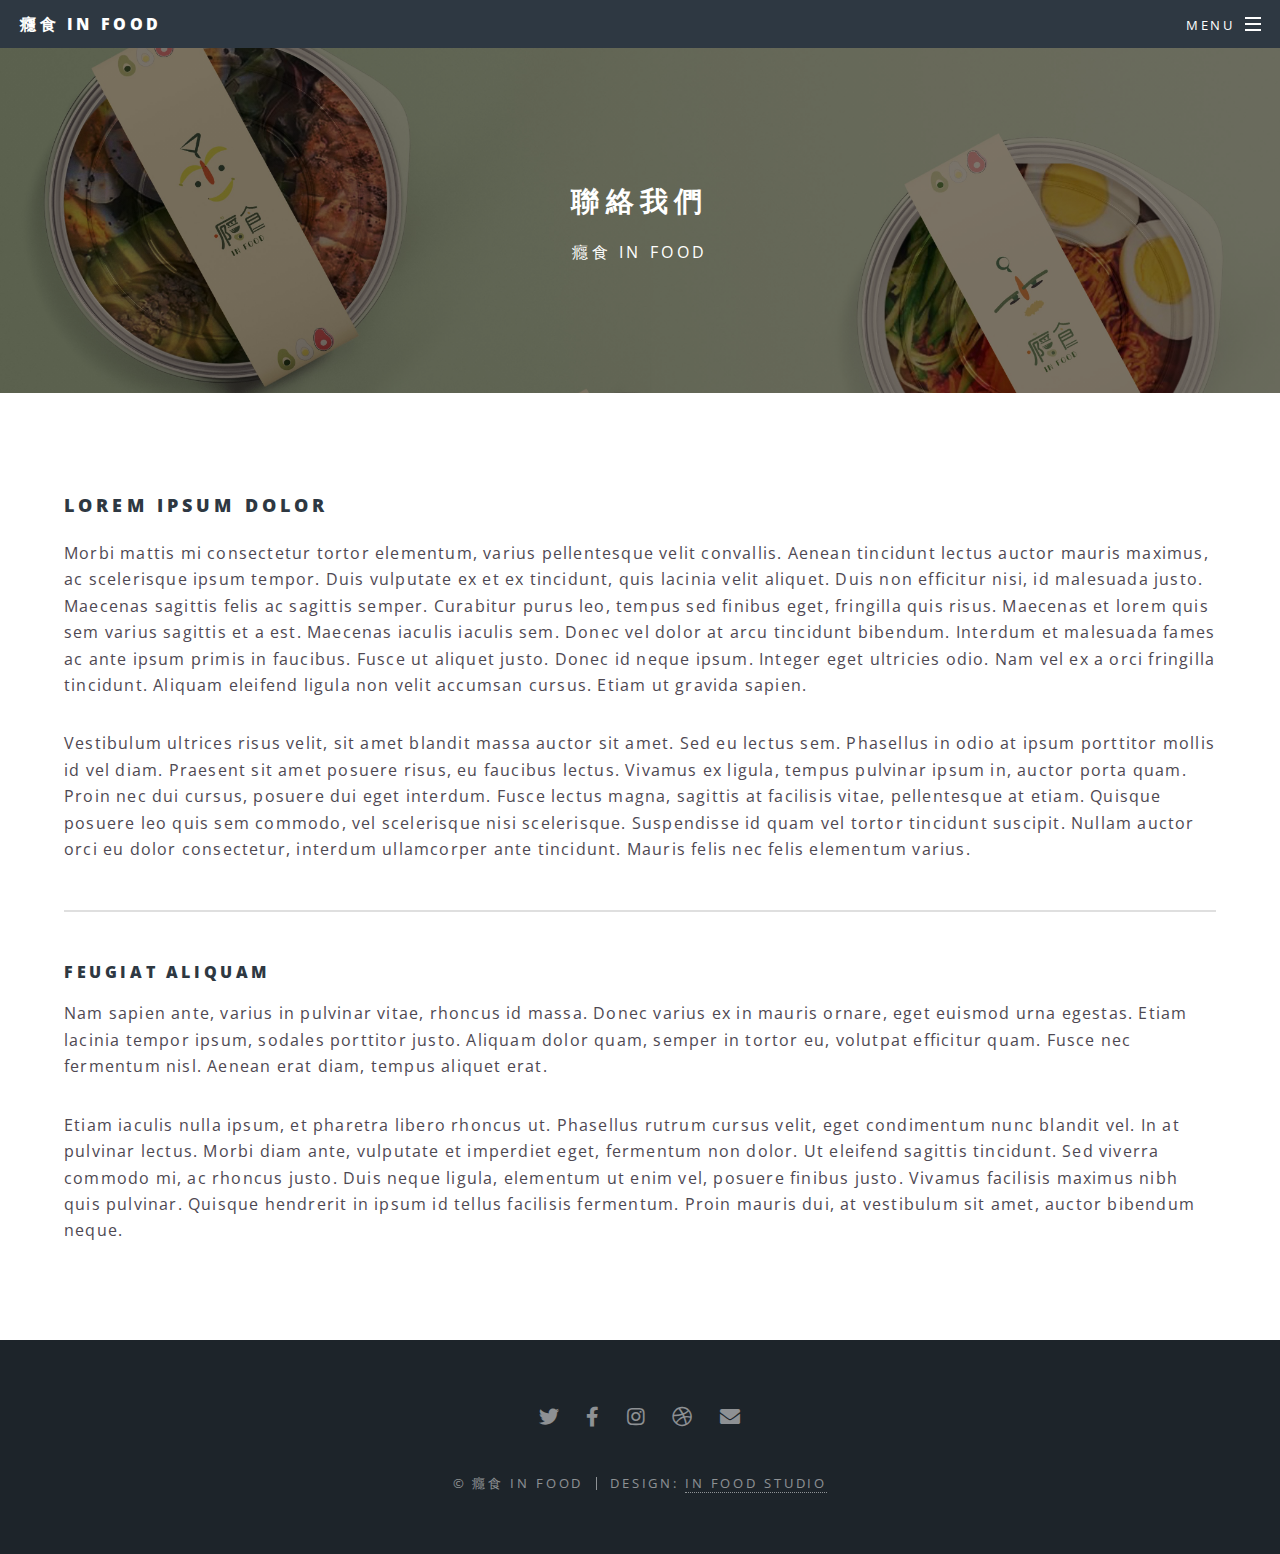
==== commit 2d1477e3: "change txt" ====
--- a/docs/contact.html
+++ b/docs/contact.html
@@ -43,7 +43,7 @@
 					<article id="sec_main">
 						<header>
 							<h2>聯絡我們</h2>
-							<p>Aliquam ut ex ut interdum donec amet imperdiet eleifend</p>
+							<p>癮食 In Food</p>
 						</header>
 						<section class="wrapper style5">
 							<div class="inner">
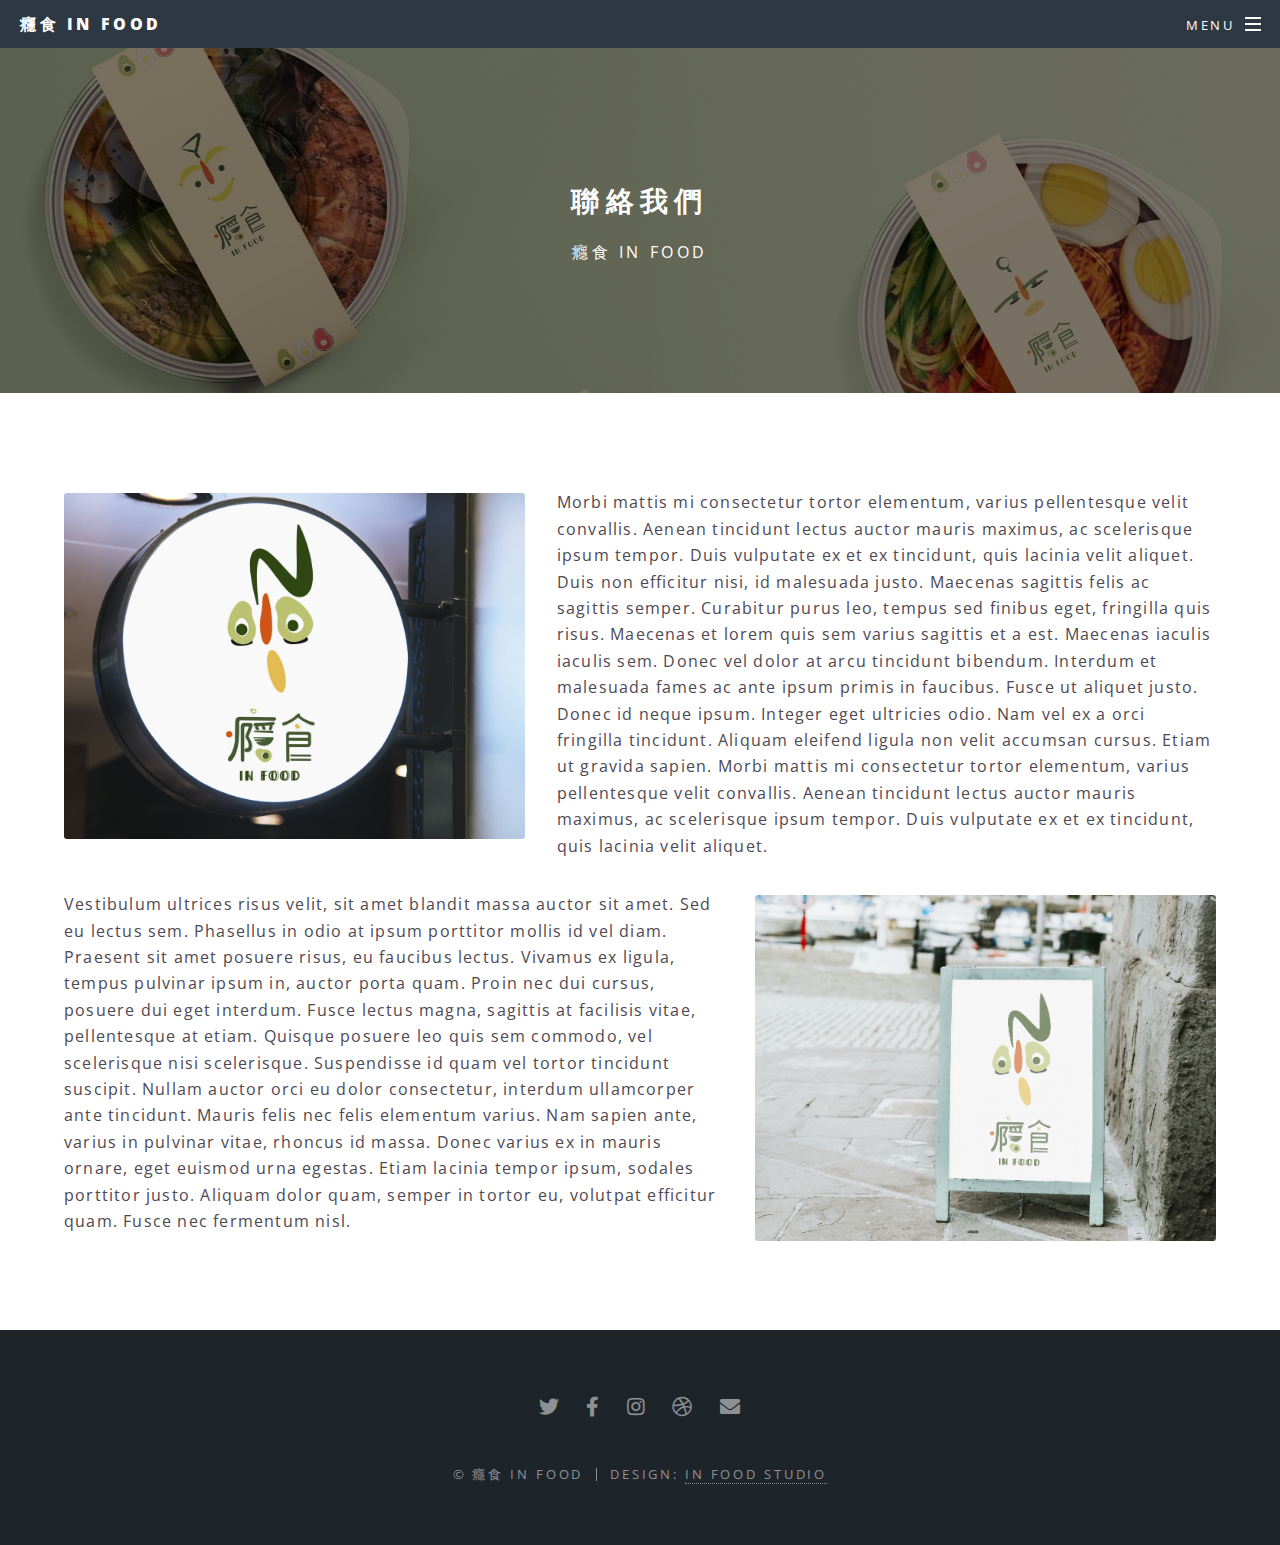
==== commit 7eb8d973: "info" ====
--- a/docs/contact.html
+++ b/docs/contact.html
@@ -28,7 +28,7 @@
 									<div id="menu">
 										<ul>
 											<li><a href="index.html">首頁</a></li>
-											<li><a href="generic.html">癮食菜單</a></li>
+											<li><a href="menu.html">癮食菜單</a></li>
 											<li><a href="elements.html">料理工法</a></li>
 											<li><a href="member.html">註冊會員</a></li>
 											<li><a href="login.html">登入</a></li>
@@ -48,18 +48,9 @@
 						<section class="wrapper style5">
 							<div class="inner">
 
-								<h3>Lorem ipsum dolor</h3>
-								<p>Morbi mattis mi consectetur tortor elementum, varius pellentesque velit convallis. Aenean tincidunt lectus auctor mauris maximus, ac scelerisque ipsum tempor. Duis vulputate ex et ex tincidunt, quis lacinia velit aliquet. Duis non efficitur nisi, id malesuada justo. Maecenas sagittis felis ac sagittis semper. Curabitur purus leo, tempus sed finibus eget, fringilla quis risus. Maecenas et lorem quis sem varius sagittis et a est. Maecenas iaculis iaculis sem. Donec vel dolor at arcu tincidunt bibendum. Interdum et malesuada fames ac ante ipsum primis in faucibus. Fusce ut aliquet justo. Donec id neque ipsum. Integer eget ultricies odio. Nam vel ex a orci fringilla tincidunt. Aliquam eleifend ligula non velit accumsan cursus. Etiam ut gravida sapien.</p>
-
-								<p>Vestibulum ultrices risus velit, sit amet blandit massa auctor sit amet. Sed eu lectus sem. Phasellus in odio at ipsum porttitor mollis id vel diam. Praesent sit amet posuere risus, eu faucibus lectus. Vivamus ex ligula, tempus pulvinar ipsum in, auctor porta quam. Proin nec dui cursus, posuere dui eget interdum. Fusce lectus magna, sagittis at facilisis vitae, pellentesque at etiam. Quisque posuere leo quis sem commodo, vel scelerisque nisi scelerisque. Suspendisse id quam vel tortor tincidunt suscipit. Nullam auctor orci eu dolor consectetur, interdum ullamcorper ante tincidunt. Mauris felis nec felis elementum varius.</p>
-
-								<hr />
-
-								<h4>Feugiat aliquam</h4>
-								<p>Nam sapien ante, varius in pulvinar vitae, rhoncus id massa. Donec varius ex in mauris ornare, eget euismod urna egestas. Etiam lacinia tempor ipsum, sodales porttitor justo. Aliquam dolor quam, semper in tortor eu, volutpat efficitur quam. Fusce nec fermentum nisl. Aenean erat diam, tempus aliquet erat.</p>
-
-								<p>Etiam iaculis nulla ipsum, et pharetra libero rhoncus ut. Phasellus rutrum cursus velit, eget condimentum nunc blandit vel. In at pulvinar lectus. Morbi diam ante, vulputate et imperdiet eget, fermentum non dolor. Ut eleifend sagittis tincidunt. Sed viverra commodo mi, ac rhoncus justo. Duis neque ligula, elementum ut enim vel, posuere finibus justo. Vivamus facilisis maximus nibh quis pulvinar. Quisque hendrerit in ipsum id tellus facilisis fermentum. Proin mauris dui, at vestibulum sit amet, auctor bibendum neque.</p>
-
+								<!-- <h5>Left &amp; Right</h5> -->
+								<p><span class="image left"><img src="images/infood.jpg" alt="" /></span>Morbi mattis mi consectetur tortor elementum, varius pellentesque velit convallis. Aenean tincidunt lectus auctor mauris maximus, ac scelerisque ipsum tempor. Duis vulputate ex et ex tincidunt, quis lacinia velit aliquet. Duis non efficitur nisi, id malesuada justo. Maecenas sagittis felis ac sagittis semper. Curabitur purus leo, tempus sed finibus eget, fringilla quis risus. Maecenas et lorem quis sem varius sagittis et a est. Maecenas iaculis iaculis sem. Donec vel dolor at arcu tincidunt bibendum. Interdum et malesuada fames ac ante ipsum primis in faucibus. Fusce ut aliquet justo. Donec id neque ipsum. Integer eget ultricies odio. Nam vel ex a orci fringilla tincidunt. Aliquam eleifend ligula non velit accumsan cursus. Etiam ut gravida sapien. Morbi mattis mi consectetur tortor elementum, varius pellentesque velit convallis. Aenean tincidunt lectus auctor mauris maximus, ac scelerisque ipsum tempor. Duis vulputate ex et ex tincidunt, quis lacinia velit aliquet.</p>
+								<p><span class="image right"><img src="images/infood2.jpg" alt="" /></span>Vestibulum ultrices risus velit, sit amet blandit massa auctor sit amet. Sed eu lectus sem. Phasellus in odio at ipsum porttitor mollis id vel diam. Praesent sit amet posuere risus, eu faucibus lectus. Vivamus ex ligula, tempus pulvinar ipsum in, auctor porta quam. Proin nec dui cursus, posuere dui eget interdum. Fusce lectus magna, sagittis at facilisis vitae, pellentesque at etiam. Quisque posuere leo quis sem commodo, vel scelerisque nisi scelerisque. Suspendisse id quam vel tortor tincidunt suscipit. Nullam auctor orci eu dolor consectetur, interdum ullamcorper ante tincidunt. Mauris felis nec felis elementum varius. Nam sapien ante, varius in pulvinar vitae, rhoncus id massa. Donec varius ex in mauris ornare, eget euismod urna egestas. Etiam lacinia tempor ipsum, sodales porttitor justo. Aliquam dolor quam, semper in tortor eu, volutpat efficitur quam. Fusce nec fermentum nisl.</p>
 							</div>
 						</section>
 					</article>
